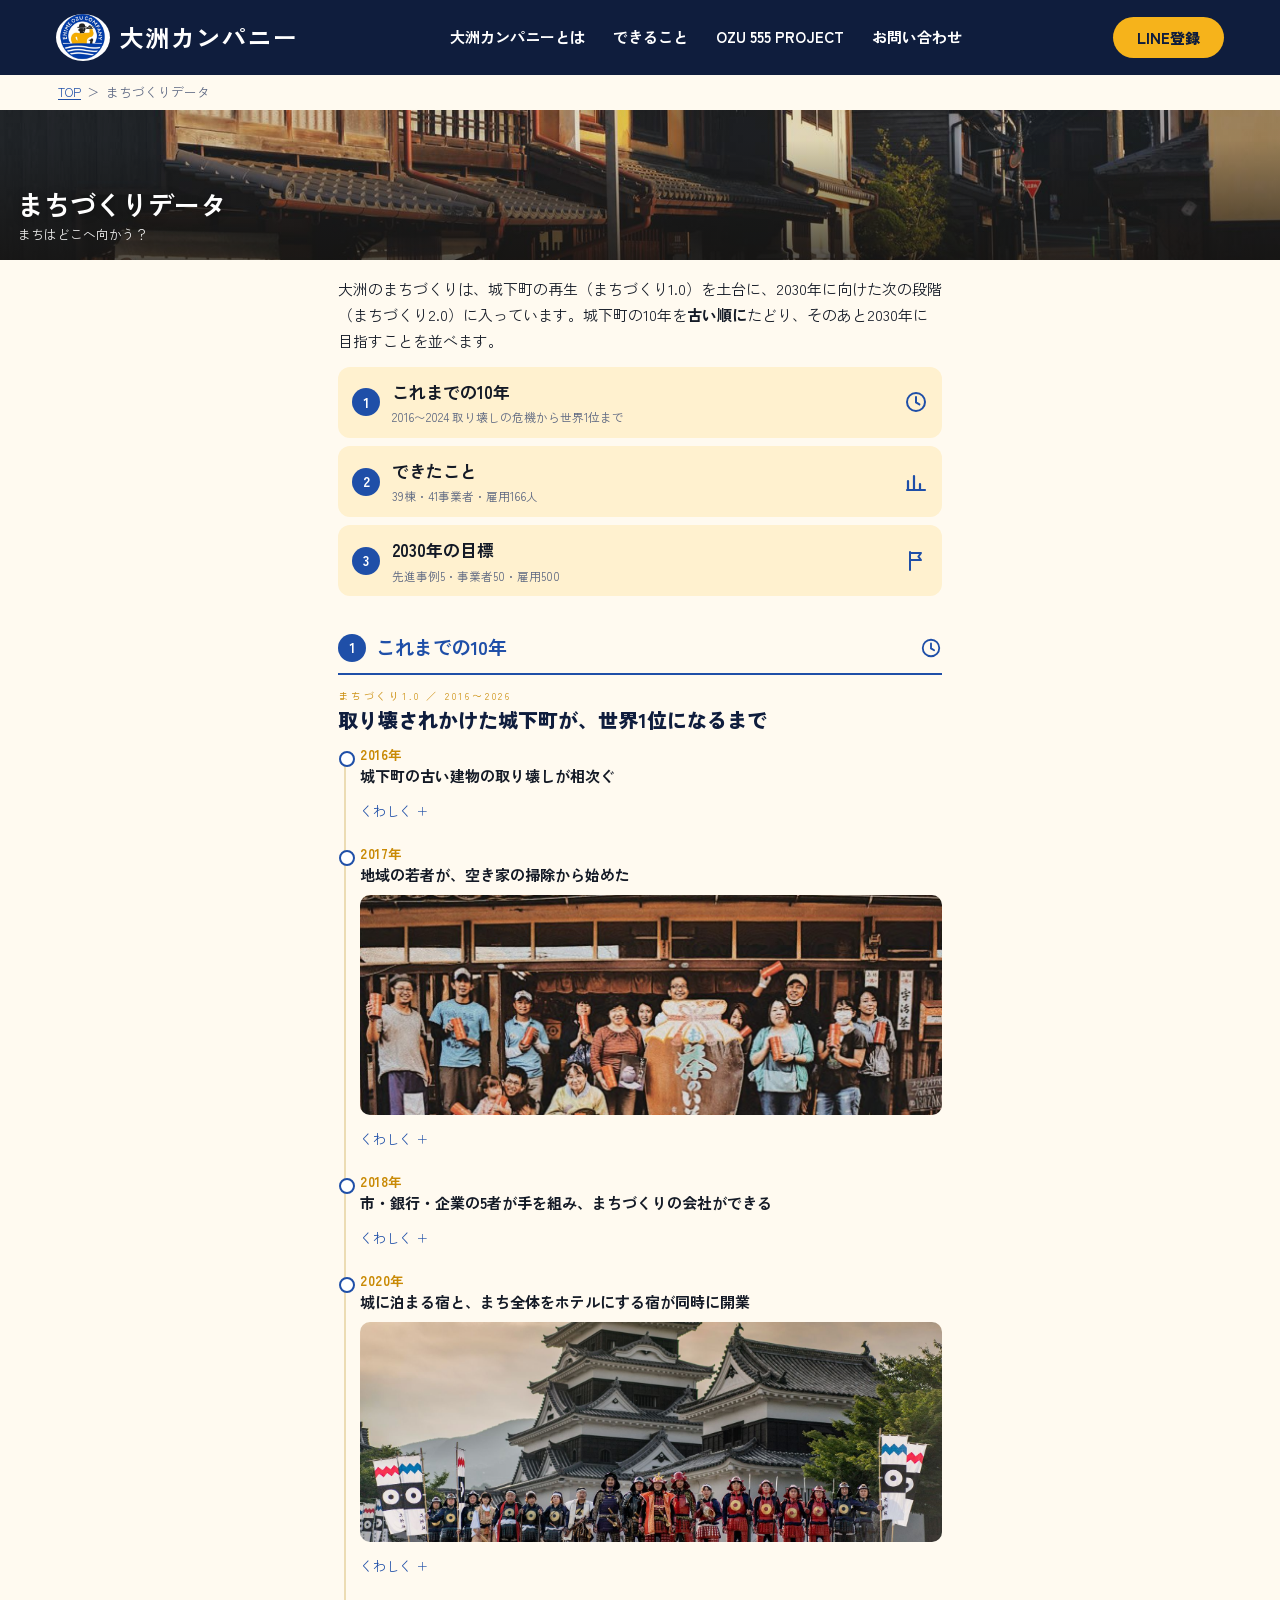
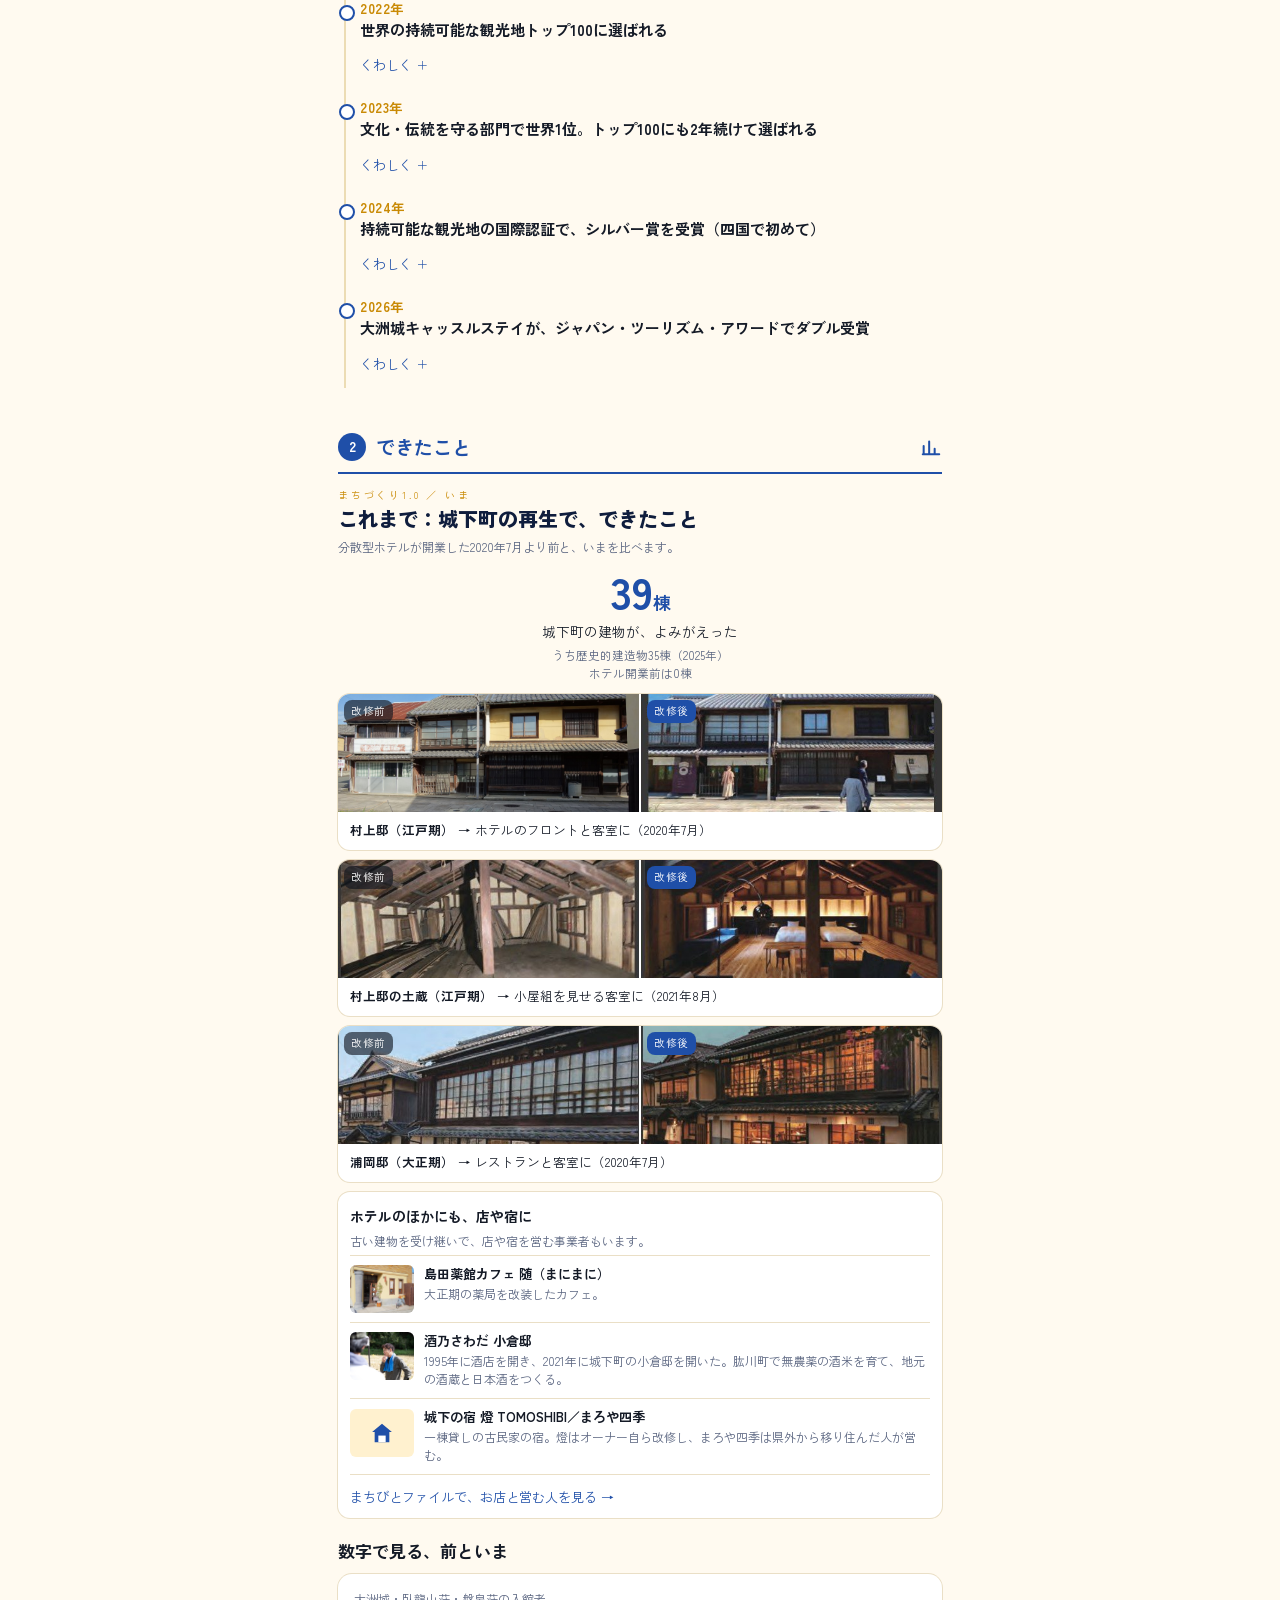
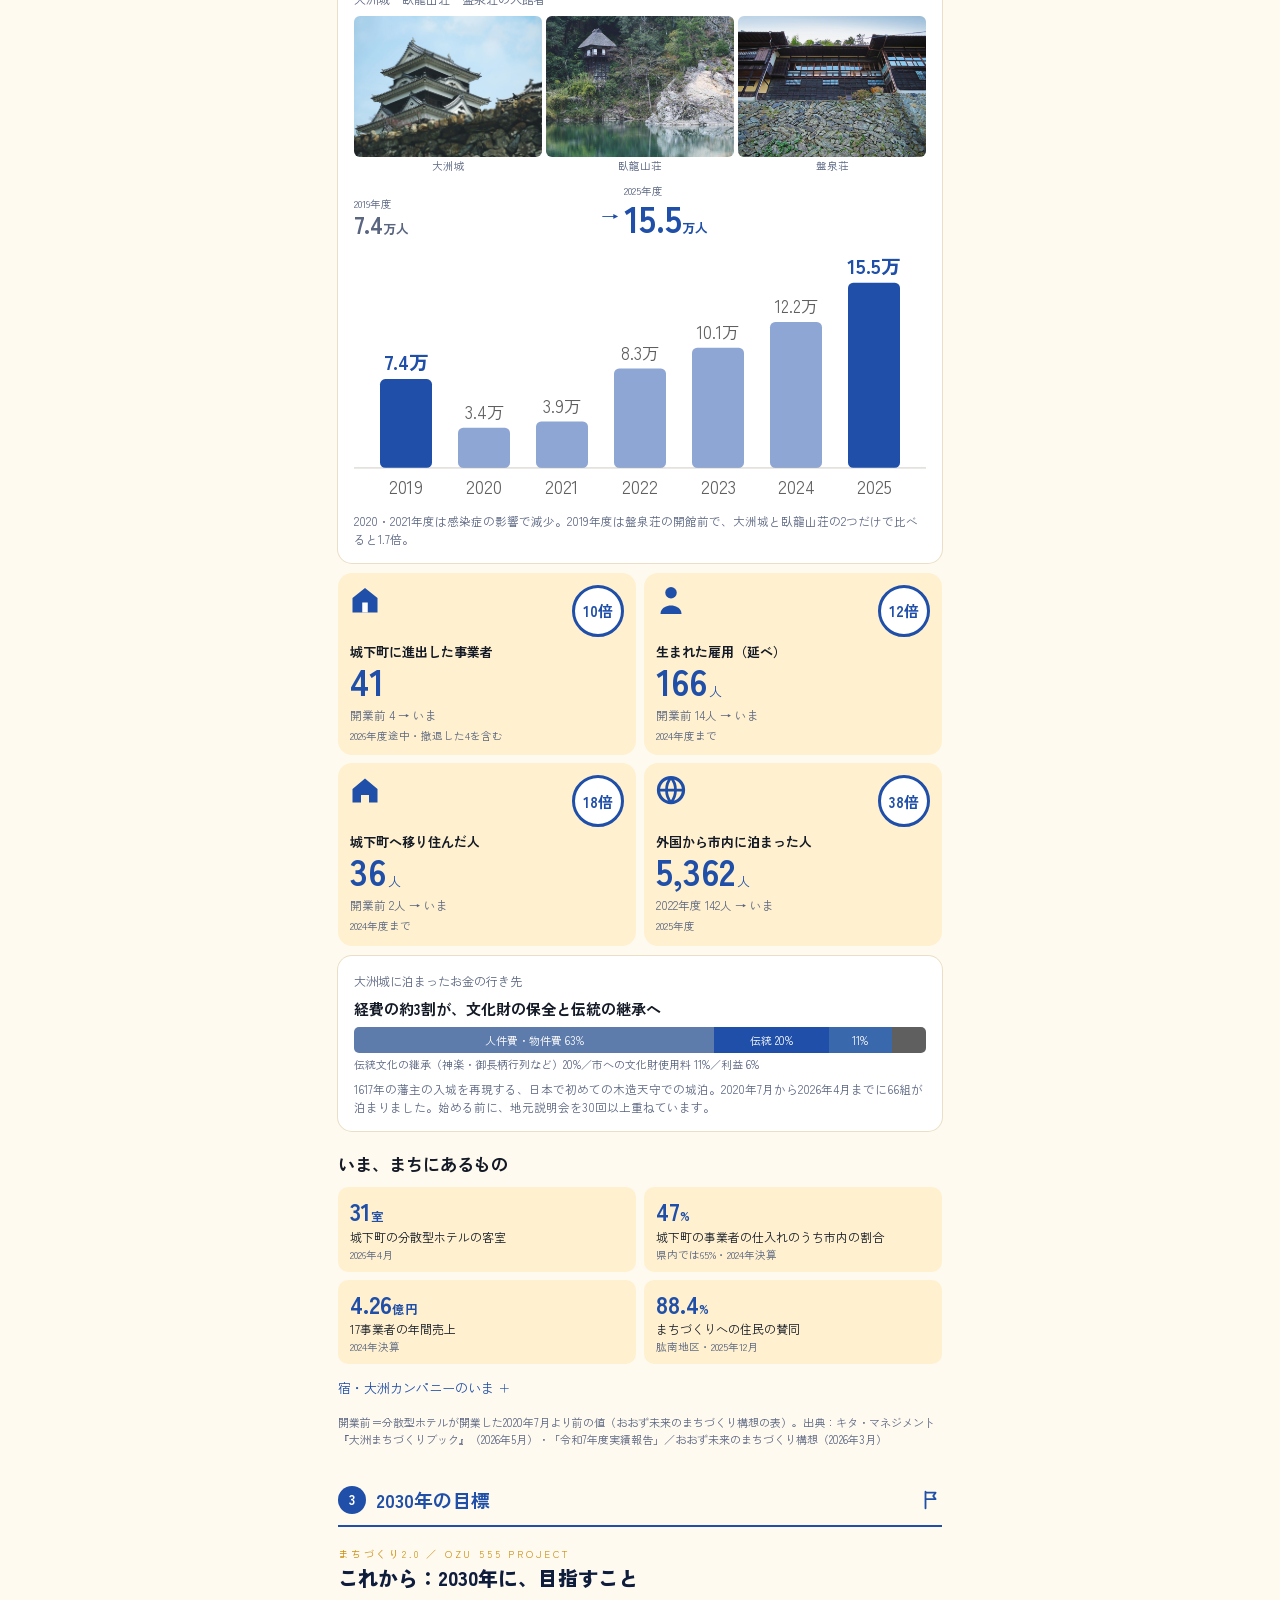
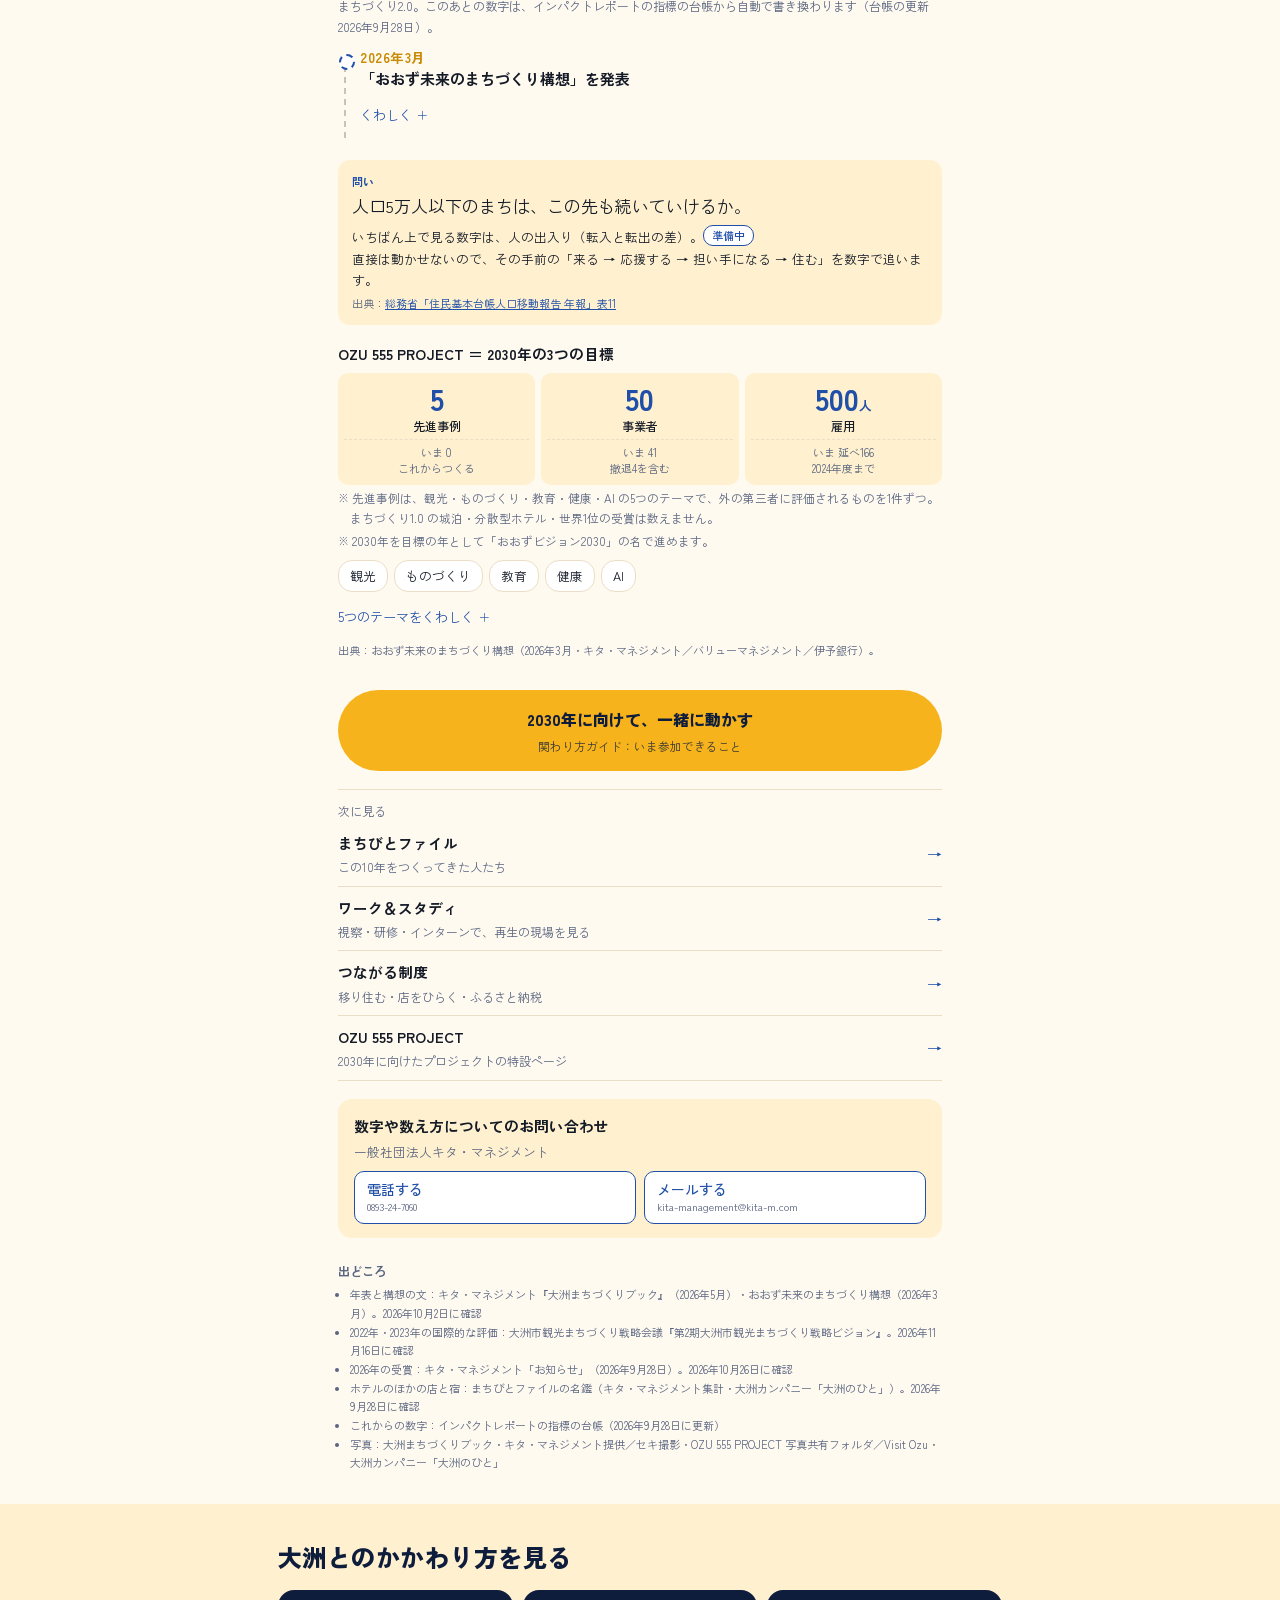
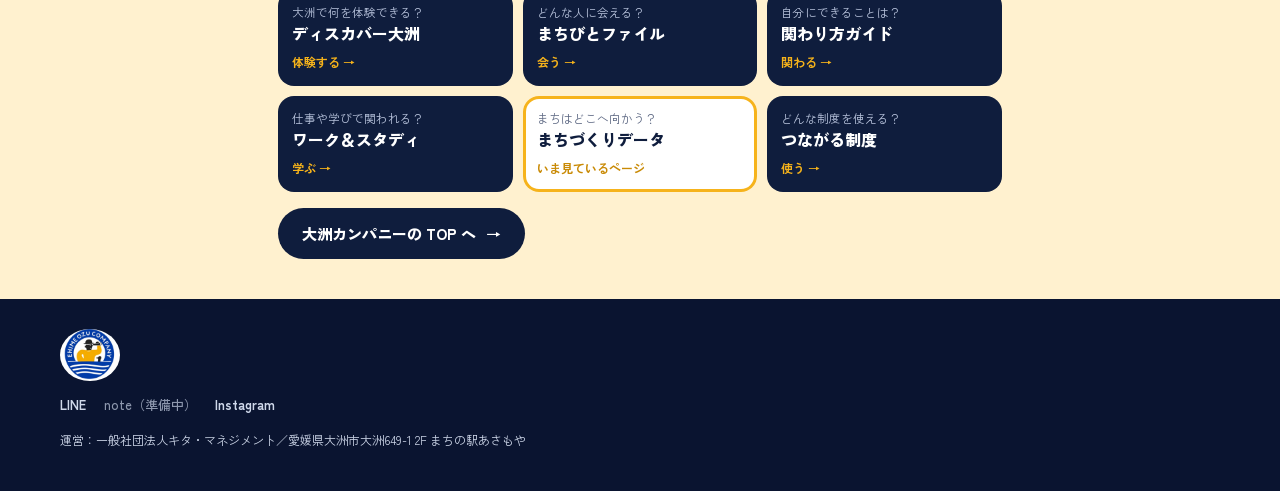
==== data/index.html @ d9d6d8ad "丸岡さん作成の6ページを追加し、TOPのできることカードからつなぐ Co-Authored-By: Claude Opus 5.5 <noreply@anthropic.com>" ====
<!DOCTYPE html><html lang="ja"><head>
<!-- 独立ページ：scripts/build_ozu_company_pages.py が pages/kazu.html から組み立てたもの（台帳 site_ozu_company.json）。手で直さない -->
<meta charset="UTF-8"><meta name="viewport" content="width=device-width, initial-scale=1.0"><meta name="robots" content="noindex, nofollow"><title>まちづくりデータ｜大洲カンパニー</title>
<!-- 生成物：scripts/build_ozu555_site_kazu.py（台帳 kazu_koremade.json・ugoki_timeline.json・指標ダッシュボード）。手で直さない -->
<link rel="preconnect" href="https://fonts.googleapis.com"><link href="https://fonts.googleapis.com/css2?family=Zen+Kaku+Gothic+Antique:wght@400;500;700;900&display=swap" rel="stylesheet">
<style>
:root{--blue:#1f4fa8;--blue-soft:#fff1cf;--ink:#231815;--sub:#5f5f5f;--bg:#ffffff;--paper:#faf8f4;--line:#e5e2dd;--gold:#a77a41}
*{box-sizing:border-box}
html{scroll-behavior:smooth}
body{margin:0;background:var(--bg);color:var(--ink);font-family:"Noto Sans JP","Hiragino Sans",sans-serif;font-size:15px;line-height:1.8;-webkit-text-size-adjust:100%}
a{color:var(--blue)}
.hero{position:relative;height:150px;overflow:hidden;background:#1d2530}
.hero img{width:100%;height:100%;object-fit:cover;display:block;opacity:.92}
.hero .ov{position:absolute;inset:0;background:linear-gradient(180deg,rgba(20,18,16,.05) 20%,rgba(20,18,16,.72))}
.hero .tt{position:absolute;left:0;right:0;bottom:0;padding:0 18px 14px;color:#fff}
.hero h1{font-family:"Shippori Mincho",serif;font-size:26px;font-weight:700;margin:0;line-height:1.3;text-shadow:0 1px 10px rgba(0,0,0,.4)}
.hero .sub{font-size:12.5px;margin:3px 0 0;opacity:.95}
.wrap{max-width:640px;margin:0 auto;padding:16px 18px 0}
.upd{font-size:11.5px;color:var(--sub);margin:0 0 10px}
.one{font-size:15px;line-height:1.75;margin:0 0 12px}
.one,.tl .y .h,.nowl li{word-break:auto-phrase}
.tag{display:inline-block;font-size:11px;line-height:1;padding:4px 8px;border-radius:10px;font-weight:500;vertical-align:2px;white-space:nowrap}
.tag.go{background:var(--blue);color:#fff}
.tag.prep{background:#fff;color:var(--blue);border:1px solid var(--blue)}
.tag.done{background:#ececea;color:#5a5a5a}
.move{background:var(--blue-soft);border-radius:12px;padding:12px 14px 6px;margin:0 0 12px}
.move .t{font-family:"Shippori Mincho",serif;font-size:16px;font-weight:700;color:var(--blue);margin:0}
.nowl{list-style:none;margin:8px 0 0;padding:0}
.nowl li{display:flex;gap:8px;align-items:flex-start;padding:7px 0;border-top:1px solid #ecdcb4;font-size:14px;line-height:1.6}
.nowl li:first-child{border-top:none}
.nowl li .tag{flex:none;margin-top:2px}
.nowl li small{display:block;font-size:12px;color:var(--sub);line-height:1.5}
.nowl li small a{white-space:nowrap}
.jump{display:grid;grid-template-columns:repeat(3,1fr);gap:8px;margin:0 0 6px}
.jump a{display:flex;flex-direction:column;justify-content:center;min-height:52px;padding:6px;border:1px solid var(--line);border-radius:10px;text-decoration:none;color:var(--ink);text-align:center;background:#fff;font-size:13.5px;font-weight:500;line-height:1.35}
.jump a small{font-size:10.5px;color:var(--sub);font-weight:400}
.jump a::after{content:"↓";font-size:11px;color:var(--sub);margin-top:1px}
.sec{margin:26px 0 10px}
.sec .k{font-family:Georgia,serif;font-size:10px;letter-spacing:.28em;color:var(--gold);margin:0}
.sec h2{font-family:"Shippori Mincho",serif;font-size:20px;margin:0;line-height:1.45;word-break:auto-phrase}
.sec .es{font-size:12px;color:var(--sub);margin:4px 0 0;line-height:1.7}
.tl{position:relative;margin:4px 0 0;padding:0 0 0 22px}
.tl::before{content:"";position:absolute;left:6px;top:8px;bottom:8px;width:2px;background:#ecdcb4}
.tl .y{position:relative;padding:0 0 14px}
.tl .y::before{content:"";position:absolute;left:-21px;top:7px;width:12px;height:12px;border-radius:50%;background:#fff;border:2px solid var(--blue)}
.tl .y b.yr{display:block;font-family:"Shippori Mincho",serif;font-size:13.5px;color:var(--gold);letter-spacing:.04em;line-height:1.5}
.tl .y .h{font-size:15px;font-weight:700;line-height:1.55;margin:0}
.tl .y img.ph{width:100%;max-height:220px;object-fit:cover;border-radius:10px;display:block;margin:8px 0 4px}
.fut .tl::before{background:repeating-linear-gradient(180deg,#c9c2b6 0 6px,transparent 6px 11px)}
.fut .tl .y::before{border-style:dashed}
details{margin:6px 0 0}
details summary{list-style:none;cursor:pointer;font-size:13px;color:var(--blue);display:inline-flex;align-items:center;min-height:36px;gap:4px}
details summary::-webkit-details-marker{display:none}
details summary::after{content:"＋";font-size:12px}
details[open] summary::after{content:"－"}
details .body{font-size:14px;line-height:1.85;color:var(--ink);padding:4px 0 2px}
details .body p{margin:0 0 10px}
.tonote{display:flex;align-items:center;justify-content:space-between;min-height:44px;padding:8px 12px;border:1px solid var(--blue);border-radius:10px;text-decoration:none;font-size:13.5px;margin:4px 0 6px}
.tonote::after{content:"↗"}
.quote{font-family:"Shippori Mincho",serif;font-size:16px;color:var(--ink);line-height:1.9;border-left:3px solid var(--gold);padding:2px 0 2px 14px;margin:6px 0 10px}
.quote small{display:block;font-size:11px;color:var(--sub);font-family:"Noto Sans JP",sans-serif;margin-top:2px}
.chips{display:flex;flex-wrap:wrap;gap:6px;margin:8px 0 0}
.chips span{font-size:12.5px;border:1px solid var(--line);border-radius:14px;padding:4px 11px;background:#fff}
.src{font-size:11px;color:var(--sub);margin:8px 0 0;line-height:1.6}
.bigone{text-align:center;margin:10px 0 12px}
.bigone b{font-family:"Shippori Mincho",serif;font-size:44px;color:var(--blue);line-height:1.1}
.bigone b small{font-size:18px}
.bigone span{display:block;font-size:13.5px;margin-top:2px}
.bigone .bs{font-size:11.5px;color:var(--sub);line-height:1.6}
.bap{background:#fff;border-radius:12px;overflow:hidden;margin:0 0 10px;box-shadow:0 0 0 1px var(--line)}
.bap .ph{display:grid;grid-template-columns:1fr 1fr;gap:2px}
.bap .ph div{position:relative}
.bap .ph img{width:100%;height:118px;object-fit:cover;display:block}
.bap .ph span{position:absolute;left:6px;top:6px;font-size:10.5px;background:rgba(15,20,30,.62);color:#fff;padding:2px 7px;border-radius:8px;letter-spacing:.06em}
.bap .ph div:last-child span{background:var(--blue)}
.bap p{margin:0;padding:8px 12px 10px;font-size:12.5px;line-height:1.6}
.biz{background:#fff;border-radius:12px;box-shadow:0 0 0 1px var(--line);padding:12px 12px 0;margin:0 0 10px}
.biz .bh{margin:0;font-size:14px;font-weight:700}
.biz .bl{margin:2px 0 4px;font-size:12px;color:var(--sub);line-height:1.6}
.biz ul{list-style:none;margin:0;padding:0}
.biz li{display:flex;gap:10px;align-items:flex-start;padding:9px 0;border-top:1px solid var(--line)}
.biz li img,.biz li .ic{flex:none;width:64px;height:48px;border-radius:6px}
.biz li img{object-fit:cover;display:block}
.biz li .ic{display:flex;align-items:center;justify-content:center;background:var(--blue-soft)}
.biz li .ic svg{width:22px;height:22px;fill:var(--blue)}
.biz li b{display:block;font-size:13px;line-height:1.45}
.biz li span{display:block;font-size:12px;color:var(--sub);line-height:1.55;margin-top:1px}
.biz .more{display:flex;align-items:center;min-height:44px;border-top:1px solid var(--line);font-size:13px;color:var(--blue);text-decoration:none}
.subh{display:flex;align-items:baseline;gap:8px;margin:18px 0 8px}
.subh b{font-family:"Shippori Mincho",serif;font-size:17px}
.subh span{font-family:Georgia,serif;font-size:10px;letter-spacing:.22em;color:var(--gold)}
.slide{background:#fff;border-radius:14px;padding:14px 16px;margin:0 0 10px;box-shadow:0 0 0 1px var(--line)}
.slide .sl{font-size:12px;color:var(--sub);margin:0 0 6px;display:flex;justify-content:space-between;gap:8px}
.slide .sl em{font-style:normal;font-family:Georgia,serif;font-size:10px;letter-spacing:.2em;color:var(--gold)}
.slide .sn{font-size:15px;font-weight:700;margin:0 0 8px;line-height:1.45}
.slide .nt{font-size:11.5px;color:var(--sub);margin:6px 0 0;line-height:1.6}
.ba2{display:grid;grid-template-columns:1fr 28px 1.25fr;align-items:end}
.ba2 .c .y{display:block;font-size:10.5px;color:var(--sub);line-height:1.4}
.ba2 .c b{display:block;font-family:"Shippori Mincho",serif;line-height:1.1}
.ba2 .c.bf b{font-size:24px;color:var(--sub)}
.ba2 .c.af b{font-size:36px;color:var(--blue)}
.ba2 .c b small{font-size:13px}
.ba2 .ar{font-size:18px;color:var(--blue);text-align:center;padding-bottom:6px}
.trio{display:grid;grid-template-columns:repeat(3,1fr);gap:4px;margin:4px 0 10px}
.trio figure{margin:0}
.trio img{width:100%;aspect-ratio:4/3;object-fit:cover;display:block;border-radius:6px}
.trio figcaption{font-size:10.5px;color:var(--sub);text-align:center;line-height:1.4;margin-top:2px}
.chart{margin-top:8px}.chart svg{display:block;width:100%;height:auto;font-family:"Noto Sans JP",sans-serif}
.bars2{margin:10px 0 2px}
.bars2 .r{display:grid;grid-template-columns:30px 1fr;align-items:center;gap:6px;margin:3px 0;font-size:10.5px;color:var(--sub)}
.bars2 .t{height:9px;border-radius:5px;background:var(--blue-soft);position:relative;overflow:hidden}
.bars2 .t i{position:absolute;left:0;top:0;bottom:0;border-radius:5px}
.bars2 .r.bf i{background:var(--blue);opacity:.35}.bars2 .r.af i{background:var(--blue)}
.slides2{display:grid;grid-template-columns:1fr 1fr;gap:8px;margin:0 0 10px}
.slides2 .slide{margin:0;padding:12px}
.slides2 .slide .sn{font-size:13px;margin:0 0 6px}
.slides2 .now2 b{display:block;font-family:"Shippori Mincho",serif;font-size:30px;color:var(--blue);line-height:1.1}
.slides2 .now2 b small{font-size:13px}
.slides2 .now2 span{display:block;font-size:10.5px;color:var(--sub);margin-top:2px;line-height:1.5}
.slides2 .was{font-size:11.5px;color:var(--sub);margin:6px 0 0}
.slides2 .was b{font-family:"Shippori Mincho",serif;font-size:15px}
.split{display:flex;height:26px;border-radius:5px;overflow:hidden;margin:6px 0 3px;font-size:11px;color:#fff;line-height:26px;text-align:center}
.split i{font-style:normal;white-space:nowrap;overflow:hidden}
.splitl{font-size:11px;color:var(--sub);line-height:1.6;margin:0}
.have{display:grid;grid-template-columns:1fr 1fr;gap:8px;margin:0 0 4px}
.have div{background:var(--blue-soft);border-radius:10px;padding:10px 12px 9px}
.have b{display:block;font-family:"Shippori Mincho",serif;font-size:24px;color:var(--blue);line-height:1.15}
.have b small{font-size:12.5px}
.have span{display:block;font-size:12px;line-height:1.5;margin-top:3px}
.have i{display:block;font-style:normal;font-size:10.5px;color:var(--sub);line-height:1.4;margin-top:2px}
.fut{margin:30px -18px 0;padding:2px 18px 4px;border-top:4px solid var(--blue)}
.fut .sec{margin-top:18px}
.q{background:var(--blue-soft);border-radius:12px;padding:12px 14px;margin:14px 0 12px}
.q .qk{font-size:11px;color:var(--blue);font-weight:700;margin:0}
.q .qt{font-family:"Shippori Mincho",serif;font-size:17px;line-height:1.55;margin:2px 0 6px}
.q p{font-size:12.5px;margin:0;line-height:1.7}
.q .lk{font-size:11px;color:var(--sub);margin-top:4px}
.five{display:grid;grid-template-columns:repeat(3,1fr);gap:6px;margin:6px 0 4px}
.five div{background:var(--blue-soft);border-radius:10px;padding:9px 6px 8px;text-align:center}
.five b{display:block;font-family:"Shippori Mincho",serif;font-size:30px;color:var(--blue);line-height:1.1}
.five b small{font-size:13px}
.five span{display:block;font-size:12px;line-height:1.45;margin-top:2px;font-weight:500}
.five i{display:block;font-style:normal;font-size:11px;color:var(--sub);margin-top:5px;line-height:1.45;border-top:1px dashed var(--line);padding-top:5px}
.fivel{font-size:11.5px;color:var(--sub);line-height:1.7;margin:4px 0 4px;padding-left:1em;text-indent:-1em}
.ringh{font-size:14.5px;font-weight:700;margin:16px 0 2px}
.ringh small{display:block;font-size:12px;font-weight:400;color:var(--sub)}
.main{display:block;margin:26px 0 8px;background:var(--blue);color:#fff;text-align:center;text-decoration:none;border-radius:12px;padding:15px 12px;font-size:16px;font-weight:700;min-height:52px}
.main small{display:block;font-size:11.5px;font-weight:400;opacity:.9;margin-top:2px}
.btn2{display:flex;align-items:center;justify-content:space-between;gap:8px;min-height:48px;padding:9px 13px;margin:12px 0 0;border:1px solid var(--blue);border-radius:10px;color:var(--blue);background:#fff;text-decoration:none;font-size:14px;font-weight:500;line-height:1.4}
.btn2::after{content:"→";flex:none}
.btn2 small{display:block;font-size:11px;font-weight:400;color:var(--sub)}
footer{font-size:11px;color:var(--sub);text-align:center;padding:14px 18px 30px;line-height:1.8;background:var(--paper);margin-top:22px}

.page-index{position:fixed;top:0;left:0;right:0;z-index:20;display:flex;justify-content:center;gap:18px;min-height:44px;padding:0 12px;background:rgba(255,255,255,.97);border-bottom:1px solid var(--line);transform:translateY(-100%);transition:transform .2s}
.page-index.show{transform:none}
.page-index a{display:flex;align-items:center;gap:5px;min-height:44px;padding:0 2px;color:var(--ink);text-decoration:none;font-size:13.5px;font-weight:500;white-space:nowrap;border-bottom:1px solid transparent}
.page-index a i{font-style:normal;display:inline-flex;align-items:center;justify-content:center;width:18px;height:18px;border-radius:50%;background:var(--blue-soft);color:var(--blue);font-size:11px;font-weight:700}
.page-index a.on{color:var(--blue);border-bottom:2px solid var(--blue)}
.page-index a.on i{background:var(--blue);color:#fff}
.page-index a:focus-visible{outline:2px solid var(--blue);outline-offset:2px}
@media (prefers-reduced-motion:reduce){.page-index{transition:none}}
.jumpc{display:grid;gap:8px;margin:6px 0}
.jumpc a{display:flex;align-items:center;gap:12px;min-height:62px;padding:10px 14px;border-radius:12px;text-decoration:none;color:var(--ink);background:var(--blue-soft)}
.jumpc a .no,.chh .no{display:inline-flex;align-items:center;justify-content:center;flex:none;width:28px;height:28px;border-radius:50%;background:var(--blue);color:#fff;font-weight:700;font-size:14px}
.jumpc a b{display:block;font-family:"Shippori Mincho",serif;font-size:17px}
.jumpc a small{display:block;font-size:11.5px;color:var(--sub)}
.jumpc a svg{width:24px;height:24px;color:var(--blue);flex:none;margin-left:auto}
.chh{scroll-margin-top:56px;display:flex;align-items:center;gap:10px;margin:34px 0 0;padding:0 0 8px;border-bottom:2px solid var(--blue)}
.chh b{font-family:"Shippori Mincho",serif;font-size:19px;color:var(--blue)}
.chh svg{width:22px;height:22px;color:var(--blue);margin-left:auto}
.chh + .sec{margin-top:12px}
.chh + .fut{margin-top:0;border-top:0;padding-top:0}
.cnts{display:grid;grid-template-columns:1fr 1fr;gap:8px;margin:0 0 10px}
.cnt{background:var(--blue-soft);border-radius:14px;padding:12px}
.cnt .top{display:flex;justify-content:space-between;align-items:flex-start}
.cnt .big{width:30px;height:30px;fill:#1f4fa8;color:#1f4fa8}
.ring{display:flex;align-items:center;justify-content:center;width:52px;height:52px;border-radius:50%;border:3px solid #1f4fa8;background:#fff;font-family:"Shippori Mincho",serif;font-weight:700;color:#1f4fa8;font-size:15px;line-height:1}
.cnt .sn{font-size:13px;font-weight:700;margin:6px 0 0;line-height:1.4}
.cu{font-family:"Shippori Mincho",serif;font-size:36px;color:#1f4fa8;line-height:1.1}
.cnt .u{font-size:13px;color:#1f4fa8;margin-left:2px}
.cnt .was{font-size:11.5px;color:var(--sub);margin:2px 0 0}
.cnt .nt2{font-size:10.5px;color:var(--sub);margin:2px 0 0;line-height:1.5}
.nexts{margin:18px 0 0;border-top:1px solid var(--line)}
.nexts .nh{font-size:12px;color:var(--sub);margin:10px 0 0}
.nexts a{display:flex;align-items:center;justify-content:space-between;gap:8px;min-height:52px;padding:8px 0;border-bottom:1px solid var(--line);text-decoration:none;color:var(--ink)}
.nexts a b{display:block;font-size:14.5px}
.nexts a small{display:block;font-size:12px;color:var(--sub)}
.nexts a::after{content:"→";color:var(--blue)}
.contact{background:var(--blue-soft);border-radius:14px;padding:14px 16px;margin:18px 0 0}
.contact .ch{font-size:14.5px;font-weight:700;margin:0}
.contact .co{font-size:12.5px;color:var(--sub);margin:2px 0 8px}
.cbtn{display:grid;grid-template-columns:1fr 1fr;gap:8px}
.cbtn a{display:block;min-height:48px;padding:8px 12px;border:1px solid var(--blue);border-radius:10px;background:#fff;color:var(--blue);text-decoration:none;font-size:14px;font-weight:500;line-height:1.4}
.cbtn a small{display:block;font-size:10.5px;color:var(--sub);font-weight:400;word-break:break-all}
.srcs{max-width:640px;margin:22px auto 0;padding:0 18px}
.srcs .sh{font-size:12px;font-weight:700;color:var(--sub);margin:0 0 4px}
.srcs ul{margin:0;padding:0 0 0 1.1em;font-size:11px;color:var(--sub);line-height:1.7}

</style><link rel="stylesheet" href="../assets/ozu-company.css">
<script>window.OC_H=function(){var b=document.getElementById('oc-bar');return b?b.offsetHeight:0};</script>
</head><body>
<header class="oc-hd" id="oc-hd"><div class="oc-in" id="oc-bar"><a class="oc-brand" href="https://asumaru3lfb.github.io/ozu-company-web/"><img src="../assets/oc-logo.png" alt="大洲カンパニーのロゴ" width="180" height="157">大洲カンパニー</a><nav class="oc-nav" aria-label="メイン"><a href="https://asumaru3lfb.github.io/ozu-company-web/#about">大洲カンパニーとは</a><a href="https://asumaru3lfb.github.io/ozu-company-web/#can">できること</a><a href="https://asumaru3lfb.github.io/ozu-company-web/ozu555.html">OZU 555 PROJECT</a><a href="https://asumaru3lfb.github.io/ozu-company-web/#contact">お問い合わせ</a></nav><span class="oc-r"><a class="oc-pill" href="https://lin.ee/FRC9VkG" target="_blank" rel="noopener">LINE登録</a><button type="button" class="oc-burger" id="oc-burger" aria-label="メニューを開く" aria-expanded="false" aria-controls="oc-mnav"><i></i><i></i><i></i></button></span></div><nav class="oc-mnav" id="oc-mnav" hidden aria-label="メニュー"><a href="https://asumaru3lfb.github.io/ozu-company-web/">TOP</a><span class="oc-mlab">大洲とのかかわり方</span><a href="../discover/">ディスカバー大洲<small>大洲で何を体験できる？</small></a><a href="../machibito/">まちびとファイル<small>どんな人に会える？</small></a><a href="../guide/">関わり方ガイド<small>自分にできることは？</small></a><a href="../work/">ワーク＆スタディ<small>仕事や学びで関われる？</small></a><span class="oc-mcur" aria-current="page">まちづくりデータ<small>いま見ているページ</small></span><a href="../seido/">つながる制度<small>どんな制度を使える？</small></a><a class="oc-msep" href="https://asumaru3lfb.github.io/ozu-company-web/ozu555.html">OZU 555 PROJECT</a><a href="https://asumaru3lfb.github.io/ozu-company-web/#contact">お問い合わせ</a></nav></header>
<nav class="oc-crumb" aria-label="現在地"><a href="https://asumaru3lfb.github.io/ozu-company-web/">TOP</a><span aria-hidden="true">＞</span><span aria-current="page">まちづくりデータ</span></nav>
<svg width="0" height="0" style="position:absolute" aria-hidden="true">
<symbol id="i-shop" viewBox="0 0 12 12"><path d="M1 5.2 6 1.2l5 4V11H1z"/><rect x="4.9" y="7" width="2.2" height="4" fill="#fff"/></symbol>
<symbol id="i-person" viewBox="0 0 12 12"><circle cx="6" cy="3.1" r="2.3"/><path d="M1.8 11.6c0-4.6 8.4-4.6 8.4 0z"/></symbol>
<symbol id="i-home" viewBox="0 0 12 12"><path d="M1 5.6 6 1.4l5 4.2V11H7.6V8H4.4v3H1z"/></symbol>
<symbol id="i-globe" viewBox="0 0 12 12"><circle cx="6" cy="6" r="5" fill="none" stroke="currentColor" stroke-width="1.3"/><path d="M1 6h10M6 1c-2.4 2.8-2.4 7.2 0 10M6 1c2.4 2.8 2.4 7.2 0 10" fill="none" stroke="currentColor" stroke-width="1.1"/></symbol>
<symbol id="i-house" viewBox="0 0 12 12"><path d="M.6 5.4 6 .9l5.4 4.5H10V11H2V5.4z"/><path d="M4 11V7.4h4V11" fill="#fff"/></symbol>
<symbol id="c-past" viewBox="0 0 24 24"><circle cx="12" cy="12" r="9" fill="none" stroke="currentColor" stroke-width="2"/><path d="M12 7v5.4l3.4 2" fill="none" stroke="currentColor" stroke-width="2" stroke-linecap="round"/></symbol>
<symbol id="c-done" viewBox="0 0 24 24"><path d="M4 20V11M10 20V6M16 20v-6M21 20H3" fill="none" stroke="currentColor" stroke-width="2.2" stroke-linecap="round"/></symbol>
<symbol id="c-future" viewBox="0 0 24 24"><path d="M6 21V3M6 4h11l-2.6 3.6L17 11H6" fill="none" stroke="currentColor" stroke-width="2" stroke-linejoin="round" stroke-linecap="round"/></symbol>
</svg>
<nav class="page-index" aria-label="このページの章" hidden><a href="#past" data-sec="past"><i>1</i>これまでの10年</a><a href="#done" data-sec="done"><i>2</i>できたこと</a><a href="#future" data-sec="future"><i>3</i>2030年の目標</a></nav>
<div class="hero"><img src="../pages/photos/d_a1840ff6.jpg" alt="大洲城下町の町並み"><div class="ov"></div><div class="tt"><h1>まちづくりデータ</h1><p class="sub">まちはどこへ向かう？</p></div></div>
<div class="wrap">
<p class="one">大洲のまちづくりは、城下町の再生（まちづくり1.0）を土台に、2030年に向けた次の段階（まちづくり2.0）に入っています。城下町の10年を<b>古い順に</b>たどり、そのあと2030年に目指すことを並べます。</p>
<div class="jumpc"><a href="#past"><span class="no">1</span><span><b>これまでの10年</b><small>2016〜2024 取り壊しの危機から世界1位まで</small></span><svg><use href="#c-past"/></svg></a><a href="#done"><span class="no">2</span><span><b>できたこと</b><small>39棟・41事業者・雇用166人</small></span><svg><use href="#c-done"/></svg></a><a href="#future"><span class="no">3</span><span><b>2030年の目標</b><small>先進事例5・事業者50・雇用500</small></span><svg><use href="#c-future"/></svg></a></div>
<div class="chh" id="past"><span class="no">1</span><b>これまでの10年</b><svg><use href="#c-past"/></svg></div><div class="sec"><p class="k">まちづくり1.0 ／ 2016〜2026</p><h2>取り壊されかけた城下町が、世界1位になるまで</h2></div><div class="tl"><div class="y"><b class="yr">2016年</b><p class="h">城下町の古い建物の取り壊しが相次ぐ</p><details><summary>くわしく</summary><div class="body"><p>大洲の城下町には、歴史的な風情を感じられる建物が約100件残っていました。ところが2016年から17年にかけて、所有者の高齢化や相続、修繕費の負担から、取り壊しや建て替えが一斉に進む時期が訪れます。</p><p>広い範囲で町並みが失われれば、消えるのは景色だけではありません。まちの記憶と、地域らしさそのものでした。</p></div></details></div><div class="y"><b class="yr">2017年</b><p class="h">地域の若者が、空き家の掃除から始めた</p><img class="ph" src="../pages/img/p04_89.jpg" alt="お茶のいそさきの前に並ぶYATSUGIのメンバーたち" loading="lazy"><details><summary>くわしく</summary><div class="body"><p>2017年4月、地域の若者を中心に「YATSUGI（やつぎ）」が結成されます。最初にやったのは大きな計画づくりではなく、<b>空き家の掃除と障子の張り替え</b>。人の出入りがあるだけで空き家の傷みは遅くなる——小さな手入れがまちの時間を稼ぎました。</p><p>その延長で生まれた町家イベント「城下のMACHIBITO」は、100年前のにぎわいを再現する催しとして3年間開かれ、最多の年には町家18棟・123ブースが出店。事業者たちが「町家で商いができる」と気づくきっかけになりました。</p><p>同じ年の6月には、市役所と伊予銀行の職員による勉強会も始まり、先進地の丹波篠山を訪ねて学びを重ねました。</p></div></details></div><div class="y"><b class="yr">2018年</b><p class="h">市・銀行・企業の5者が手を組み、まちづくりの会社ができる</p><details><summary>くわしく</summary><div class="body"><p>2018年4月、<b>大洲市・バリューマネジメント・ノオト・NOTE・伊予銀行の5者</b>で連携協定を結びました。同じ年の7月、まちづくりの司令塔となる<b>一般社団法人キタ・マネジメント</b>が設立され、まちづくりファンドもつくられます。</p><p>事業費約10億円（公的資金約5億円＋民間資金約5億円）が、短い期間にまちへ注がれました。</p></div></details></div><div class="y"><b class="yr">2020年</b><p class="h">城に泊まる宿と、まち全体をホテルにする宿が同時に開業</p><img class="ph" src="../pages/photos/d_d0c0e017.jpg" alt="大洲城の天守の前に並ぶキャッスルステイの入城の行列" loading="lazy"><details><summary>くわしく</summary><div class="body"><p>前の市長の急逝、西日本豪雨、コロナ禍。苦難が続くなかでも、歩みは止まりませんでした。</p><p>2020年7月、日本初の木造天守に泊まる「大洲城キャッスルステイ」と、まち全体がホテルになる分散型ホテル「NIPPONIA HOTEL 大洲 城下町」が同時に開業。取り壊されるはずだった商家や蔵が、客室やレストラン、店としてよみがえっていきました。</p></div></details></div><div class="y"><b class="yr">2022年</b><p class="h">世界の持続可能な観光地トップ100に選ばれる</p><details><summary>くわしく</summary><div class="body"><p>2022年9月、持続可能な観光地を選ぶ国際的な団体グリーン・デスティネーションズの「世界の持続可能な観光地TOP100」に選ばれました。</p></div></details></div><div class="y"><b class="yr">2023年</b><p class="h">文化・伝統を守る部門で世界1位。トップ100にも2年続けて選ばれる</p><details><summary>くわしく</summary><div class="body"><p>2023年3月、グリーン・デスティネーションズの「The Green Destinations Story Awards（ITB Berlin）」の「文化・伝統保全」の部門で世界1位になりました。</p><p>同じ年の10月には、「世界の持続可能な観光地TOP100」に2年続けて選ばれています。</p></div></details></div><div class="y"><b class="yr">2024年</b><p class="h">持続可能な観光地の国際認証で、シルバー賞を受賞（四国で初めて）</p><details><summary>くわしく</summary><div class="body"><p>同じグリーン・デスティネーションズの認証で、シルバーアワードを四国で初めて取得しました。壊されかけた城下町の再生が、世界の観光の最前線で評価されたことになります。</p></div></details></div><div class="y"><b class="yr">2026年</b><p class="h">大洲城キャッスルステイが、ジャパン・ツーリズム・アワードでダブル受賞</p><details><summary>くわしく</summary><div class="body"><p>2026年9月、第10回ジャパン・ツーリズム・アワードで、大洲城キャッスルステイが「学生が選ぶジャパン・ツーリズム・アワード」と「審査委員特別賞」の2つを受賞しました。</p><p><a href="https://kita-m.com/cat_awards/3653/" target="_blank" rel="noopener">お知らせ（キタ・マネジメント） ↗</a></p></div></details></div></div>
<div class="chh" id="done"><span class="no">2</span><b>できたこと</b><svg><use href="#c-done"/></svg></div><div class="sec"><p class="k">まちづくり1.0 ／ いま</p><h2>これまで：城下町の再生で、できたこと</h2><p class="es">分散型ホテルが開業した2020年7月より前と、いまを比べます。</p></div>
<div class="bigone"><b>39<small>棟</small></b><span>城下町の建物が、よみがえった</span><span class="bs">うち歴史的建造物35棟（2025年）<br>ホテル開業前は0棟</span></div>
<div class="bap"><div class="ph"><div><img src="../pages/photos/d_116b4e6d.jpg" alt="村上邸（江戸期）の改修前" loading="lazy"><span>改修前</span></div><div><img src="../pages/img/ba_oki_out_after.jpg" alt="村上邸（江戸期）の改修後" loading="lazy"><span>改修後</span></div></div><p><b>村上邸（江戸期）</b> → ホテルのフロントと客室に（2020年7月）</p></div>
<div class="bap"><div class="ph"><div><img src="../pages/img/ba_mune_kura_before.jpg" alt="村上邸の土蔵（江戸期）の改修前" loading="lazy"><span>改修前</span></div><div><img src="../pages/img/ba_mune_kura_after.jpg" alt="村上邸の土蔵（江戸期）の改修後" loading="lazy"><span>改修後</span></div></div><p><b>村上邸の土蔵（江戸期）</b> → 小屋組を見せる客室に（2021年8月）</p></div>
<div class="bap"><div class="ph"><div><img src="../pages/img/ba_sada_before.jpg" alt="浦岡邸（大正期）の改修前" loading="lazy"><span>改修前</span></div><div><img src="../pages/img/ba_sada_after.jpg" alt="浦岡邸（大正期）の改修後" loading="lazy"><span>改修後</span></div></div><p><b>浦岡邸（大正期）</b> → レストランと客室に（2020年7月）</p></div>
<div class="biz"><p class="bh">ホテルのほかにも、店や宿に</p><p class="bl">古い建物を受け継いで、店や宿を営む事業者もいます。</p><ul><li><img src="../pages/img/hito_zui.jpg" alt="" width="64" height="48" loading="lazy"><div><b>島田薬館カフェ 随（まにまに）</b><span>大正期の薬局を改装したカフェ。</span></div></li><li><img src="../pages/img/hito_sawada-noriyasu.jpg" alt="" width="64" height="48" loading="lazy"><div><b>酒乃さわだ 小倉邸</b><span>1995年に酒店を開き、2021年に城下町の小倉邸を開いた。肱川町で無農薬の酒米を育て、地元の酒蔵と日本酒をつくる。</span></div></li><li><span class="ic" aria-hidden="true"><svg><use href="#i-house"/></svg></span><div><b>城下の宿 燈 TOMOSHIBI／まろや四季</b><span>一棟貸しの古民家の宿。燈はオーナー自ら改修し、まろや四季は県外から移り住んだ人が営む。</span></div></li></ul><a class="more" href="../machibito/#g-shop">まちびとファイルで、お店と営む人を見る →</a></div>
<div class="subh"><b>数字で見る、前といま</b></div>
<div class="slide"><p class="sl"><span>大洲城・臥龍山荘・盤泉荘の入館者</span></p><div class="trio"><figure><img src="../pages/photos/d_2fd7f4ae.jpg" alt="大洲城の天守" loading="lazy"><figcaption>大洲城</figcaption></figure><figure><img src="../pages/photos/d_261fa63f.jpg" alt="肱川の岸に建つ臥龍山荘の不老庵" loading="lazy"><figcaption>臥龍山荘</figcaption></figure><figure><img src="../pages/photos/d_5ec6b9bb.jpg" alt="石垣の上に建つ盤泉荘" loading="lazy"><figcaption>盤泉荘</figcaption></figure></div><div class="ba2"><div class="c bf"><span class="y">2019年度</span><b>7.4<small>万人</small></b></div><div class="ar">→</div><div class="c af"><span class="y">2025年度</span><b>15.5<small>万人</small></b></div></div><div class="chart"><svg viewBox="0 0 330 150" xmlns="http://www.w3.org/2000/svg" role="img" aria-label="入館者の年度ごとの推移：2019年度 7.4万人、2020年度 3.4万人、2021年度 3.9万人、2022年度 8.3万人、2023年度 10.1万人、2024年度 12.2万人、2025年度 15.5万人"><line x1="0" y1="128" x2="330" y2="128" stroke="#e5e2dd"/><rect x="15.0" y="76.8" width="30" height="51.2" rx="3" fill="#1f4fa8" fill-opacity="1"/><text x="30.0" y="143" font-size="10.5" text-anchor="middle" fill="#5f5f5f">2019</text><text x="30.0" y="71.8" font-size="11.5" text-anchor="middle" fill="#1f4fa8" font-weight="700">7.4万</text><rect x="60.0" y="104.9" width="30" height="23.1" rx="3" fill="#1f4fa8" fill-opacity="0.5"/><text x="75.0" y="143" font-size="10.5" text-anchor="middle" fill="#5f5f5f">2020</text><text x="75.0" y="99.9" font-size="10" text-anchor="middle" fill="#5f5f5f">3.4万</text><rect x="105.0" y="101.3" width="30" height="26.7" rx="3" fill="#1f4fa8" fill-opacity="0.5"/><text x="120.0" y="143" font-size="10.5" text-anchor="middle" fill="#5f5f5f">2021</text><text x="120.0" y="96.3" font-size="10" text-anchor="middle" fill="#5f5f5f">3.9万</text><rect x="150.0" y="70.7" width="30" height="57.3" rx="3" fill="#1f4fa8" fill-opacity="0.5"/><text x="165.0" y="143" font-size="10.5" text-anchor="middle" fill="#5f5f5f">2022</text><text x="165.0" y="65.7" font-size="10" text-anchor="middle" fill="#5f5f5f">8.3万</text><rect x="195.0" y="58.7" width="30" height="69.3" rx="3" fill="#1f4fa8" fill-opacity="0.5"/><text x="210.0" y="143" font-size="10.5" text-anchor="middle" fill="#5f5f5f">2023</text><text x="210.0" y="53.7" font-size="10" text-anchor="middle" fill="#5f5f5f">10.1万</text><rect x="240.0" y="43.9" width="30" height="84.1" rx="3" fill="#1f4fa8" fill-opacity="0.5"/><text x="255.0" y="143" font-size="10.5" text-anchor="middle" fill="#5f5f5f">2024</text><text x="255.0" y="38.9" font-size="10" text-anchor="middle" fill="#5f5f5f">12.2万</text><rect x="285.0" y="21.2" width="30" height="106.8" rx="3" fill="#1f4fa8" fill-opacity="1"/><text x="300.0" y="143" font-size="10.5" text-anchor="middle" fill="#5f5f5f">2025</text><text x="300.0" y="16.2" font-size="11.5" text-anchor="middle" fill="#1f4fa8" font-weight="700">15.5万</text></svg></div><p class="nt">2020・2021年度は感染症の影響で減少。2019年度は盤泉荘の開館前で、大洲城と臥龍山荘の2つだけで比べると1.7倍。</p></div>
<div class="cnts"><div class="cnt"><div class="top"><svg class="big"><use href="#i-shop"/></svg><span class="ring">10倍</span></div><p class="sn">城下町に進出した事業者</p><b class="cu" data-from="4" data-to="41">41</b><small class="u"></small><p class="was">開業前 4 → いま</p><p class="nt2">2026年度途中・撤退した4を含む</p></div><div class="cnt"><div class="top"><svg class="big"><use href="#i-person"/></svg><span class="ring">12倍</span></div><p class="sn">生まれた雇用（延べ）</p><b class="cu" data-from="14" data-to="166">166</b><small class="u">人</small><p class="was">開業前 14人 → いま</p><p class="nt2">2024年度まで</p></div><div class="cnt"><div class="top"><svg class="big"><use href="#i-home"/></svg><span class="ring">18倍</span></div><p class="sn">城下町へ移り住んだ人</p><b class="cu" data-from="2" data-to="36">36</b><small class="u">人</small><p class="was">開業前 2人 → いま</p><p class="nt2">2024年度まで</p></div><div class="cnt"><div class="top"><svg class="big"><use href="#i-globe"/></svg><span class="ring">38倍</span></div><p class="sn">外国から市内に泊まった人</p><b class="cu" data-from="142" data-to="5363">5,363</b><small class="u">人</small><p class="was">2022年度 142人 → いま</p><p class="nt2">2025年度</p></div></div><div class="slide"><p class="sl"><span>大洲城に泊まったお金の行き先</span></p><p class="sn">経費の約3割が、文化財の保全と伝統の継承へ</p><div class="split"><i style="width:63%;background:#5d7bab">人件費・物件費 63%</i><i style="width:20%;background:#1f4fa8">伝統 20%</i><i style="width:11%;background:#3a68ad">11%</i><i style="width:6%;background:#5f5f5f"></i></div><p class="splitl">伝統文化の継承（神楽・御長柄行列など）20%／市への文化財使用料 11%／利益 6%</p><p class="nt">1617年の藩主の入城を再現する、日本で初めての木造天守での城泊。2020年7月から2026年4月までに66組が泊まりました。始める前に、地元説明会を30回以上重ねています。</p></div>
<div class="subh"><b>いま、まちにあるもの</b></div><div class="have">
<div><b>31<small>室</small></b><span>城下町の分散型ホテルの客室</span><i>2026年4月</i></div>
<div><b>47<small>%</small></b><span>城下町の事業者の仕入れのうち市内の割合</span><i>県内では65%・2024年決算</i></div>
<div><b>4.26<small>億円</small></b><span>17事業者の年間売上</span><i>2024年決算</i></div>
<div><b>88.4<small>%</small></b><span>まちづくりへの住民の賛同</span><i>肱南地区・2025年12月</i></div>
</div>
<details><summary>宿・大洲カンパニーのいま</summary><div class="body"><p><b>分散型ホテル</b>　毎年客室を増やし、第四期の開発まで終えて、日本最大級の分散型ホテルになりました。客室を増やすこと自体が、町並みを守る仕組みになっています。</p><p><b>大洲カンパニー</b>　「大洲がちょっと気になる」だけで誰でも無料で参加できる、まちづくりを自分ごとにする集まりです。このLINEも、その入口のひとつです。</p></div></details>
<p class="src">開業前＝分散型ホテルが開業した2020年7月より前の値（おおず未来のまちづくり構想の表）。出典：キタ・マネジメント『大洲まちづくりブック』（2026年5月）・「令和7年度実績報告」／おおず未来のまちづくり構想（2026年3月）</p>
<div class="chh" id="future"><span class="no">3</span><b>2030年の目標</b><svg><use href="#c-future"/></svg></div><div class="fut"><div class="sec"><p class="k">まちづくり2.0 ／ OZU 555 PROJECT</p><h2>これから：2030年に、目指すこと</h2><p class="es">まちづくり2.0。このあとの数字は、インパクトレポートの指標の台帳から自動で書き換わります（台帳の更新 2026年9月28日）。</p></div>
<div class="tl"><div class="y"><b class="yr">2026年3月</b><p class="h">「おおず未来のまちづくり構想」を発表</p><details><summary>くわしく</summary><div class="body"><p>これまでの10年は、壊れかけたものを直す時期でした。構想では、これからの10年を「まちづくり2.0」と呼び、2つの考え方で進めます。</p><p><b>みんなで関わる（共創型）</b>　行政や特定の事業者だけが進めるのではなく、地域の内と外の人が対等に組み、それぞれが自分から関わる進め方です。</p><p><b>関わるほど良くなる（リジェネラティブ）</b>　いまあるものを保つだけでも、壊れたものを元に戻すだけでもなく、人が関わるほどまちが良くなり、自分たちで変わり続けていく状態を目指します。</p><p>中心にあるのは、住んでいなくても大洲に関わり続ける人（関係人口）を増やすこと。大洲にとってのまちづくりは、関わる人を増やすことです。その主役は、大洲に思いを寄せるあなたです。</p><p>人口5万人以下の自治体は、全国の3分の2を占めます。人口が減り、まちの中心が空いていく大洲の課題は、日本の地方都市の縮図です。だからこそ、大洲がこの課題を乗り越える形をつくれば、同じ課題を抱える日本中のまちの道しるべになります。城下町（肱南）での成果を、駅のある肱北、山の河辺、海の長浜へ広げていきます。</p><p class="quote">大洲の未来は、みんなで描く。<br>ひと、まち、つながる、ワクワクの物語、はじまる。<small>——おおず未来のまちづくり構想（2026年3月）</small></p></div></details></div></div>
<div class="q"><p class="qk">問い</p><p class="qt">人口5万人以下のまちは、この先も続いていけるか。</p><p>いちばん上で見る数字は、人の出入り（転入と転出の差）。<span class="tag prep">準備中</span><br>直接は動かせないので、その手前の「来る → 応援する → 担い手になる → 住む」を数字で追います。</p><p class="lk">出典：<a href="https://www.e-stat.go.jp/dbview?sid=0003419945" target="_blank" rel="noopener">総務省「住民基本台帳人口移動報告 年報」表11</a></p></div>
<p class="ringh">OZU 555 PROJECT ＝ 2030年の3つの目標</p><div class="five">
<div><b>5</b><span>先進事例</span><i>いま 0<br>これからつくる</i></div>
<div><b>50</b><span>事業者</span><i>いま 41<br>撤退4を含む</i></div>
<div><b>500<small>人</small></b><span>雇用</span><i>いま 延べ166<br>2024年度まで</i></div>
</div>
<p class="fivel">※ 先進事例は、観光・ものづくり・教育・健康・AI の5つのテーマで、外の第三者に評価されるものを1件ずつ。まちづくり1.0 の城泊・分散型ホテル・世界1位の受賞は数えません。</p>
<p class="fivel">※ 2030年を目標の年として「おおずビジョン2030」の名で進めます。</p>
<div class="chips"><span>観光</span><span>ものづくり</span><span>教育</span><span>健康</span><span>AI</span></div><details><summary>5つのテーマをくわしく</summary><div class="body"><p><b>観光</b>　ここでしかできない歴史体験を大洲の柱の産業にし、関わる人を生む最大の入口に。3施設あわせて20万人、大洲カンパニーの延べ5,000人登録を目指し、365日の観光カレンダーづくりや、鵜飼・棚田の活かし方の見直しを進めます。</p><p><b>ものづくり</b>　養蚕や木蝋など、大洲の地場産業に受け継がれてきたものをいまに合わせて組み直し、「大洲でつくれば稼げる」場をつくります。年商1,000万円規模のヒット商品を、5つの事業者で新しく開発します。</p><p><b>教育</b>　まち全体を教室に。行政・企業・学校が組む学びの場をつくり、中高生の探究学習からインターンシップまで、まちへの誇りを育て、人が大洲へ戻ってくる流れをつくります。</p><p><b>健康</b>　100年の歴史をもつ建物と自然を、心と体を整える場として活かします。神社でのヨガや肱川沿いを走るランなど30種のプログラムを常に用意し、見て回る観光から、滞在して元気になる旅へ。大洲アンバサダーの制度もつくります。</p><p><b>AI</b>　合言葉は「Invisible AI, Visible Humanity（見えないAI、際立つ人間性）」。AIが舞台裏で働き、人は文化的な活動に打ち込めるまちを目指します。このLINEも、その一歩です。</p></div></details>
<p class="src">出典：おおず未来のまちづくり構想（2026年3月・キタ・マネジメント／バリューマネジメント／伊予銀行）。</p></div>
<a class="main" href="../guide/#now">2030年に向けて、一緒に動かす<small>関わり方ガイド：いま参加できること</small></a><div class="nexts"><p class="nh">次に見る</p><a href="../machibito/#g-maker2"><span><b>まちびとファイル</b><small>この10年をつくってきた人たち</small></span></a><a href="../work/"><span><b>ワーク＆スタディ</b><small>視察・研修・インターンで、再生の現場を見る</small></span></a><a href="../seido/"><span><b>つながる制度</b><small>移り住む・店をひらく・ふるさと納税</small></span></a><a href="https://asumaru3lfb.github.io/ozu-company-web/ozu555.html"><span><b>OZU 555 PROJECT</b><small>2030年に向けたプロジェクトの特設ページ</small></span></a></div><div class="contact"><p class="ch">数字や数え方についてのお問い合わせ</p><p class="co">一般社団法人キタ・マネジメント</p><div class="cbtn"><a href="tel:0893247060">電話する<small>0893-24-7060</small></a><a href="mailto:kita-management@kita-m.com">メールする<small>kita-management@kita-m.com</small></a></div></div>
</div>
<section class="srcs"><p class="sh">出どころ</p><ul><li>年表と構想の文：キタ・マネジメント『大洲まちづくりブック』（2026年5月）・おおず未来のまちづくり構想（2026年3月）。2026年10月2日に確認</li><li>2022年・2023年の国際的な評価：大洲市観光まちづくり戦略会議『第2期大洲市観光まちづくり戦略ビジョン』。2026年11月16日に確認</li><li>2026年の受賞：キタ・マネジメント「お知らせ」（2026年9月28日）。2026年10月26日に確認</li><li>ホテルのほかの店と宿：まちびとファイルの名鑑（キタ・マネジメント集計・大洲カンパニー「大洲のひと」）。2026年9月28日に確認</li><li>これからの数字：インパクトレポートの指標の台帳（2026年9月28日に更新）</li><li>写真：大洲まちづくりブック・キタ・マネジメント提供／セキ撮影・OZU 555 PROJECT 写真共有フォルダ／Visit Ozu・大洲カンパニー「大洲のひと」</li></ul></section>
<section class="oc-ways" aria-labelledby="oc-ways-h"><div class="oc-in"><h2 class="oc-h" id="oc-ways-h">大洲とのかかわり方を見る</h2><div class="oc-grid"><a class="oc-way" href="../discover/"><small>大洲で何を体験できる？</small><b>ディスカバー大洲</b><i>体験する →</i></a><a class="oc-way" href="../machibito/"><small>どんな人に会える？</small><b>まちびとファイル</b><i>会う →</i></a><a class="oc-way" href="../guide/"><small>自分にできることは？</small><b>関わり方ガイド</b><i>関わる →</i></a><a class="oc-way" href="../work/"><small>仕事や学びで関われる？</small><b>ワーク＆スタディ</b><i>学ぶ →</i></a><div class="oc-way on" aria-current="page"><small>まちはどこへ向かう？</small><b>まちづくりデータ</b><i>いま見ているページ</i></div><a class="oc-way" href="../seido/"><small>どんな制度を使える？</small><b>つながる制度</b><i>使う →</i></a></div><a class="oc-totop" href="https://asumaru3lfb.github.io/ozu-company-web/">大洲カンパニーの TOP へ</a></div></section>
<footer class="oc-foot"><div class="oc-in"><img src="../assets/oc-logo.png" alt="" width="60" height="52"><div class="oc-links"><a href="https://lin.ee/FRC9VkG" target="_blank" rel="noopener">LINE</a><span class="oc-none">note（準備中）</span><a href="https://www.instagram.com/ozu_company/" target="_blank" rel="noopener">Instagram</a></div><span>運営：一般社団法人キタ・マネジメント／愛媛県大洲市大洲649-1 2F まちの駅あさもや</span></div></footer>
<script>
(function(){
var nav=document.querySelector('.page-index'),entry=document.querySelector('.jumpc');
var links=nav?nav.querySelectorAll('a'):[],ids=['past','done','future'];
function upd(){
 if(!nav||!entry)return;
 nav.hidden=false;
 nav.classList.toggle('show',entry.getBoundingClientRect().bottom<OC_H());
 var cur='';ids.forEach(function(i){var el=document.getElementById(i);if(el&&el.getBoundingClientRect().top<=120+OC_H())cur=i;});
 links.forEach(function(a){a.classList.toggle('on',a.dataset.sec===cur);});
}
window.addEventListener('scroll',upd,{passive:true});window.addEventListener('resize',upd);upd();
if('IntersectionObserver' in window){
 var reduce=window.matchMedia&&matchMedia('(prefers-reduced-motion: reduce)').matches;
 var co=new IntersectionObserver(function(es){es.forEach(function(e){if(!e.isIntersecting||reduce)return;co.unobserve(e.target);
  var el=e.target,a=+el.dataset.from,b=+el.dataset.to,t0=null;function f(t){t0=t0||t;var p=Math.min(1,(t-t0)/1100);p=1-Math.pow(1-p,3);el.textContent=Math.round(a+(b-a)*p).toLocaleString();if(p<1)requestAnimationFrame(f);}requestAnimationFrame(f);});},{threshold:.6});
 document.querySelectorAll('.cu').forEach(function(el){co.observe(el);});
}})();
</script><script>
/* 大洲カンパニーのヘッダー（2026-11-16・scripts/build_ozu_company_pages.py）：ヘッダーの高さを --oc-hh に／メニューの開け閉め */
(function(){var b=document.getElementById('oc-bar'),bg=document.getElementById('oc-burger'),mn=document.getElementById('oc-mnav');if(!b||!bg||!mn)return;
function hh(){document.documentElement.style.setProperty('--oc-hh',b.offsetHeight+'px');}
hh();window.addEventListener('resize',hh);if(document.fonts&&document.fonts.ready)document.fonts.ready.then(hh);
function set(o){mn.hidden=!o;bg.setAttribute('aria-expanded',String(o));bg.setAttribute('aria-label',o?'メニューを閉じる':'メニューを開く');}
bg.addEventListener('click',function(){set(mn.hidden);});
mn.addEventListener('click',function(e){if(e.target.closest('a'))set(false);});
document.addEventListener('keydown',function(e){if(e.key==='Escape'&&!mn.hidden){set(false);bg.focus();}});})();
</script>
</body></html>
---- assets/ozu-company.css ----
/* 大洲カンパニーの6ページの共通の部品と上書き（生成物：scripts/build_ozu_company_pages.py。手で直さない）
   色と字は三好さんのデザイン案 v0.5（https://asumaru3lfb.github.io/ozu-company-web/）にそろえる。class はすべて oc- で始め、元ページの class と混ざらないようにする */
:root{--oc-navy:#0f1d3d;--oc-navy2:#13306e;--oc-yellow:#f6b31b;--oc-yellow-d:#c98a05;--oc-cream:#fffaf0;--oc-cream2:#fff1cf;
  --oc-ink:#141a26;--oc-muted:#5a6580;--oc-blue:#1f4fa8;--oc-foot:#0a1430;--oc-line:#eadfc6;
  --oc-font:"Zen Kaku Gothic Antique","Hiragino Sans","Yu Gothic",sans-serif;
  /* 元ページの変数を TOP の色へ（青＝リンク・番号・目次の印、薄い青の箱＝生成りの濃いほう、紙色＝同） */
  --blue:#1f4fa8;--blue-soft:#fff1cf;--ink:#141a26;--sub:#5a6580;--bg:#fffaf0;--paper:#fff1cf;--line:#eadfc6;--gold:#c98a05;color-scheme:light}
html body{background:var(--oc-cream);color:var(--oc-ink)}
html body,html body *{font-family:var(--oc-font)!important}
:where(h1,h2){font-weight:900}
:where(h2,h3){color:var(--oc-navy)}
/* 主ボタンは TOP の黄色い丸い札 */
.main{background:var(--oc-yellow)!important;color:var(--oc-navy)!important;border:0!important;border-radius:999px!important;font-weight:900!important}
.main small{color:var(--oc-navy)!important;opacity:.8}
.main.ghost{background:#fff!important;color:var(--oc-navy)!important;border:2px solid var(--oc-navy)!important}
.main:focus-visible{outline:3px solid var(--oc-blue);outline-offset:3px}
/* 上に貼りつく目次は、ヘッダー（貼りつく）のすぐ下へ。節の頭も目次の下に来るように */
.page-index,.gnav,.tabs{top:var(--oc-hh,60px)!important;background:rgba(255,250,240,.97)!important}
[id]{scroll-margin-top:calc(var(--oc-hh,60px) + 56px)!important}
/* ── ヘッダー（三好さんの .hd・.brand・.pill・.burger・.mnav を写したもの） ── */
.oc-hd{position:sticky;top:0;z-index:30;background:var(--oc-navy);color:#fff;line-height:1.5}
.oc-hd .oc-in{display:flex;align-items:center;justify-content:space-between;gap:10px;max-width:1200px;margin:0 auto;padding:10px max(16px,env(safe-area-inset-right,0px)) 10px max(16px,env(safe-area-inset-left,0px))}
.oc-brand{display:flex;align-items:center;gap:8px;color:#fff!important;text-decoration:none;font-weight:700;font-size:18px;letter-spacing:.06em;white-space:nowrap;line-height:1.2}
.oc-brand img{width:42px;height:auto;background:#fff;border-radius:50%;display:block}
.oc-nav{display:none;gap:28px;font-weight:700;font-size:15px}
.oc-nav a{color:#fff!important;text-decoration:none;white-space:nowrap}
.oc-r{display:flex;align-items:center;gap:12px;flex:none}
.oc-pill{font-size:14px;font-weight:900;padding:8px 16px;border-radius:999px;background:var(--oc-yellow);color:var(--oc-navy)!important;text-decoration:none;white-space:nowrap;line-height:1.3}
.oc-burger{width:28px;height:28px;display:grid;align-content:center;gap:6px;background:none;border:0;padding:0;cursor:pointer}
.oc-burger i{height:2.5px;border-radius:2px;background:#fff;display:block}
.oc-mnav{position:absolute;left:0;right:0;top:100%;display:grid;background:var(--oc-navy);padding:4px 20px 18px;max-height:calc(100vh - var(--oc-hh,60px));overflow-y:auto;box-shadow:0 10px 20px rgba(15,29,61,.25)}
.oc-mnav[hidden]{display:none}
.oc-mnav a,.oc-mcur{display:block;color:#fff!important;font-weight:700;font-size:15px;line-height:1.45;padding:11px 0;border-top:1px solid #ffffff22;text-decoration:none}
.oc-mnav a small,.oc-mcur small{display:block;font-size:11.5px;font-weight:400;color:#b8c3dc}
.oc-mcur{color:var(--oc-yellow)!important}
.oc-mlab{display:block;font-size:11.5px;color:#b8c3dc;padding:12px 0 0;border-top:1px solid #ffffff22}
.oc-mlab+a,.oc-mlab+.oc-mcur{border-top:0}
.oc-hd a:focus-visible,.oc-burger:focus-visible,.oc-way:focus-visible,.oc-foot a:focus-visible{outline:3px solid var(--oc-yellow);outline-offset:3px}
/* パンくず「TOP ＞ ページの名前」 */
.oc-crumb{display:flex;align-items:center;flex-wrap:wrap;gap:6px;max-width:1200px;margin:0 auto;padding:8px 18px;font-size:12.5px;line-height:1.5;color:var(--oc-muted);background:var(--oc-cream)}
.oc-crumb a{color:var(--oc-blue)!important;text-decoration:underline;text-underline-offset:2px}
/* ── 大洲とのかかわり方を見る（TOP の6枠＝三好さんの .ways） ── */
.oc-ways{background:var(--oc-cream2);margin:32px 0 0}
.oc-ways .oc-in{max-width:760px;margin:0 auto;padding:36px 18px 40px;display:grid;gap:16px}
.oc-h{margin:0;font-weight:900;font-size:24px;line-height:1.4;letter-spacing:.02em;color:var(--oc-navy)}
.oc-grid{display:grid;grid-template-columns:repeat(2,minmax(0,1fr));gap:10px}
.oc-way{display:grid;align-content:start;gap:2px;min-height:96px;padding:14px 14px 12px;border-radius:16px;background:var(--oc-navy);color:#fff!important;text-decoration:none}
.oc-way small{display:block;font-size:11.5px;line-height:1.5;color:#b8c3dc}
.oc-way b{display:block;font-weight:900;font-size:16px;line-height:1.35;color:#fff;word-break:keep-all}
.oc-way i{display:block;margin-top:4px;font-style:normal;font-size:12px;font-weight:700;color:var(--oc-yellow)}
.oc-way.on{background:#fff;color:var(--oc-navy)!important;box-shadow:inset 0 0 0 3px var(--oc-yellow)}
.oc-way.on b{color:var(--oc-navy)}
.oc-way.on small{color:var(--oc-muted)}
.oc-way.on i{color:var(--oc-yellow-d)}
.oc-totop{justify-self:start;display:inline-flex;align-items:center;gap:10px;min-height:48px;padding:12px 24px;border-radius:999px;background:var(--oc-navy);color:#fff!important;font-weight:900;font-size:15px;text-decoration:none}
.oc-totop::after{content:"→"}
/* ── フッター（三好さんの .foot） ── */
.oc-foot{margin:0;padding:0;text-align:left;background:var(--oc-foot);color:#cfd8ea;font-size:12px;line-height:1.85}
.oc-foot .oc-in{max-width:1200px;margin:0 auto;padding:30px 20px 40px;display:grid;gap:12px}
.oc-foot img{width:60px;height:auto;background:#fff;border-radius:50%;display:block}
.oc-links{display:flex;flex-wrap:wrap;gap:18px;font-weight:700;font-size:13px}
.oc-links a{color:#cfd8ea!important;text-decoration:none}
.oc-links .oc-none{color:#8d97ad;font-weight:500}
@media (min-width:700px){.oc-grid{grid-template-columns:repeat(3,minmax(0,1fr))}}
@media (min-width:760px){.oc-nav{display:flex}.oc-burger,.oc-mnav{display:none!important}
  .oc-hd .oc-in{padding-top:14px;padding-bottom:14px}.oc-brand{font-size:24px;gap:10px}.oc-brand img{width:54px}.oc-pill{font-size:15px;padding:11px 24px}}
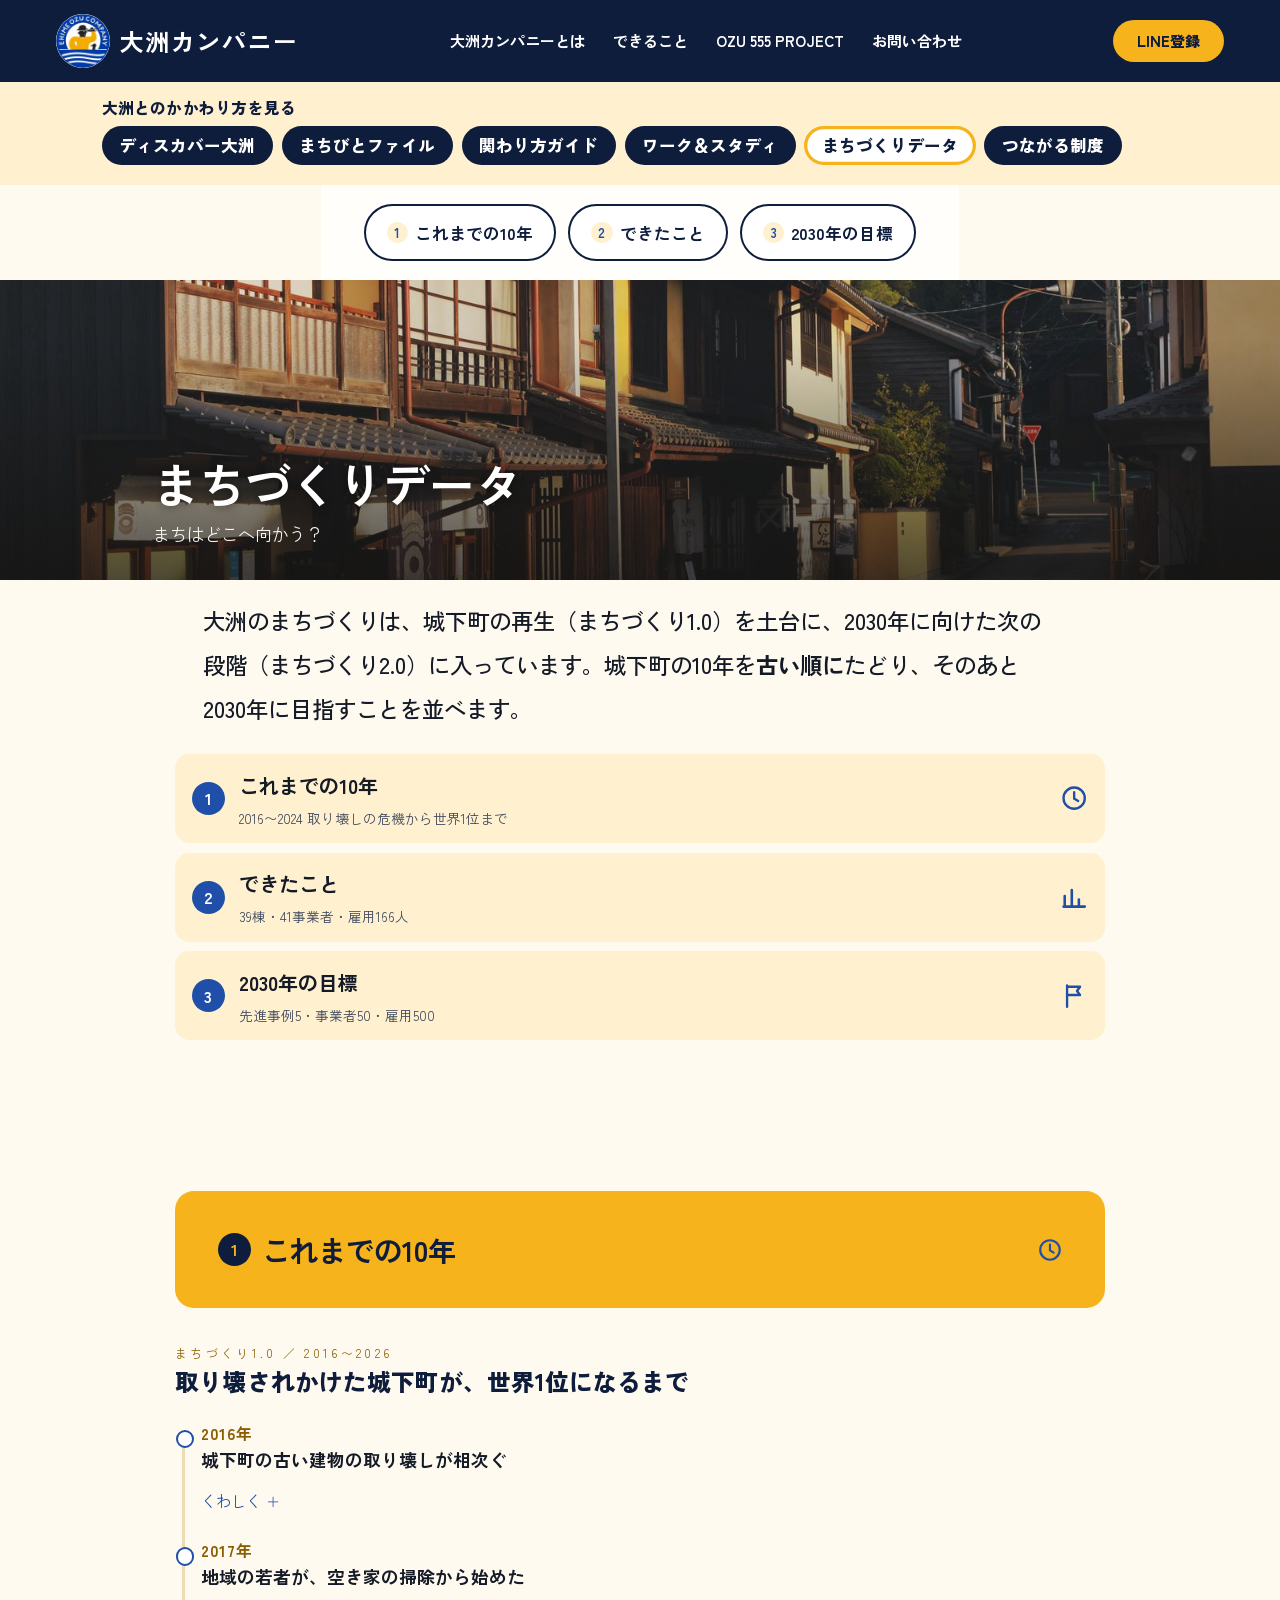
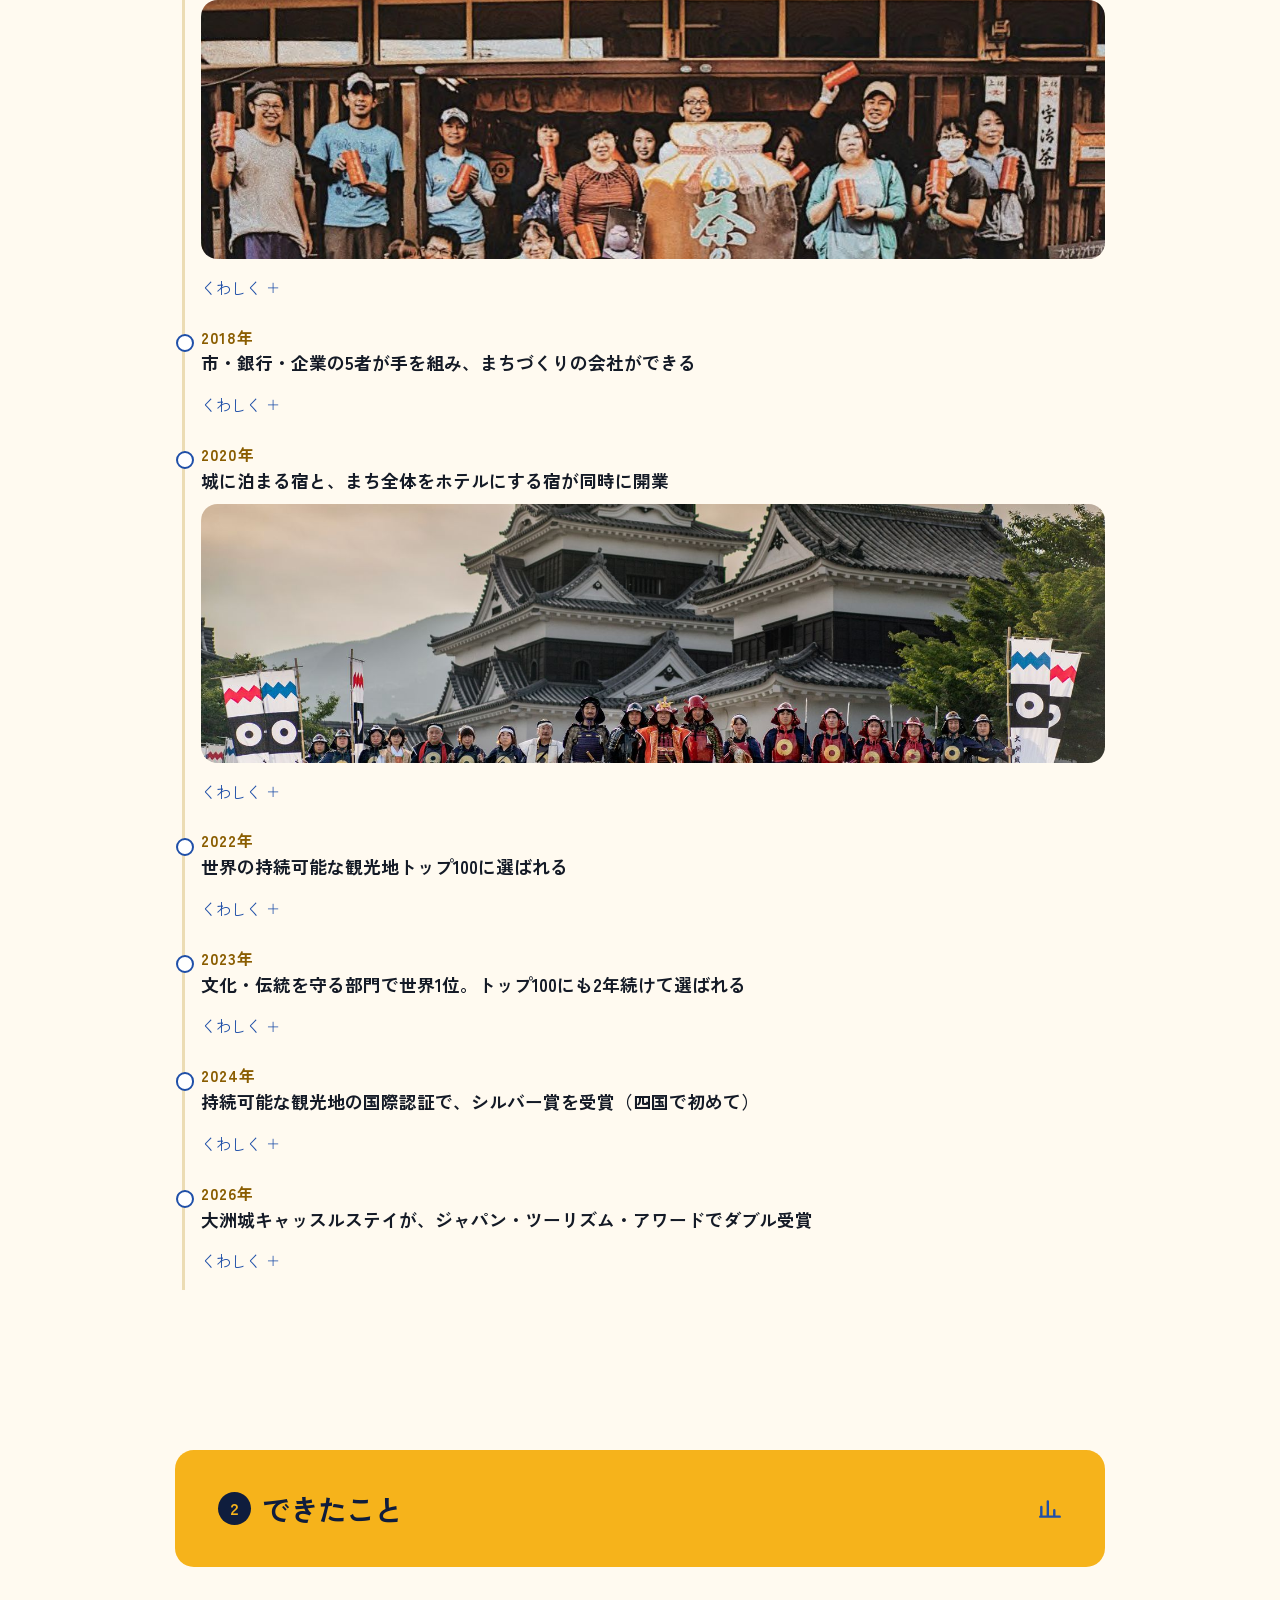
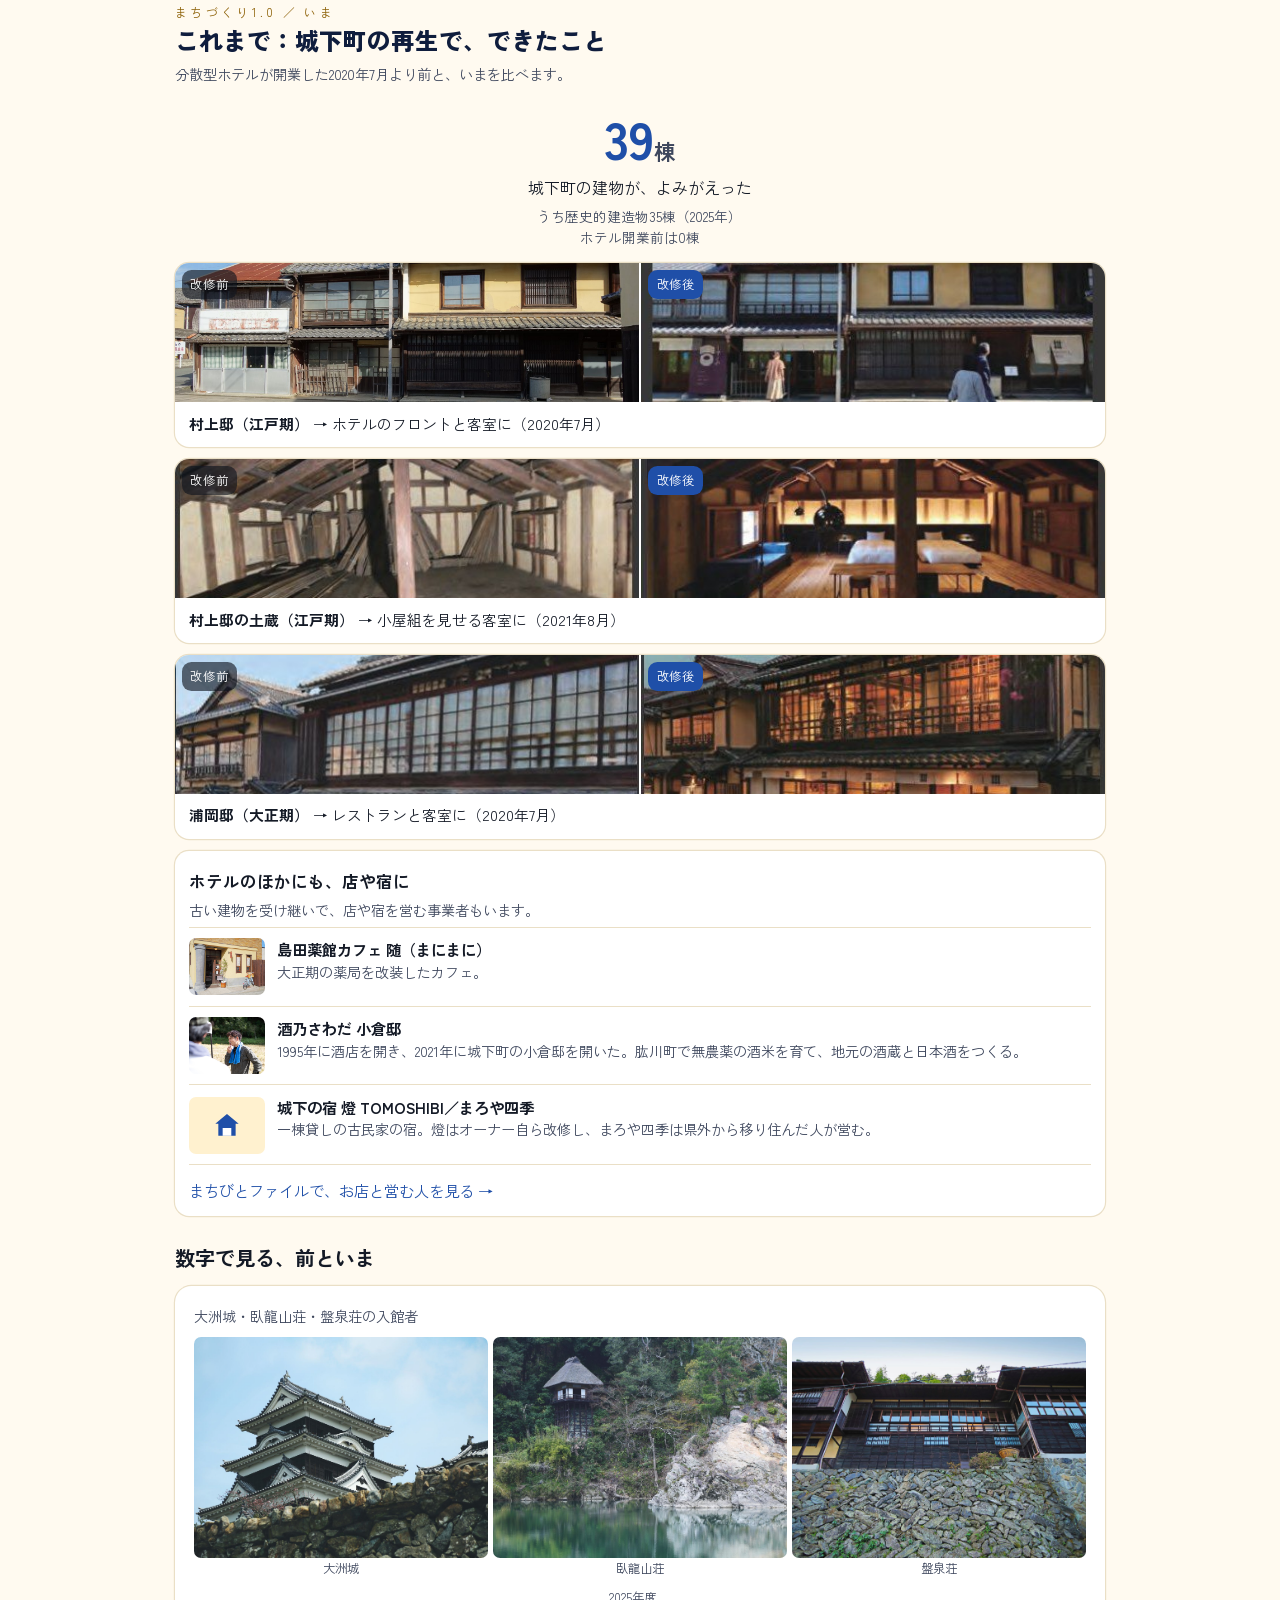
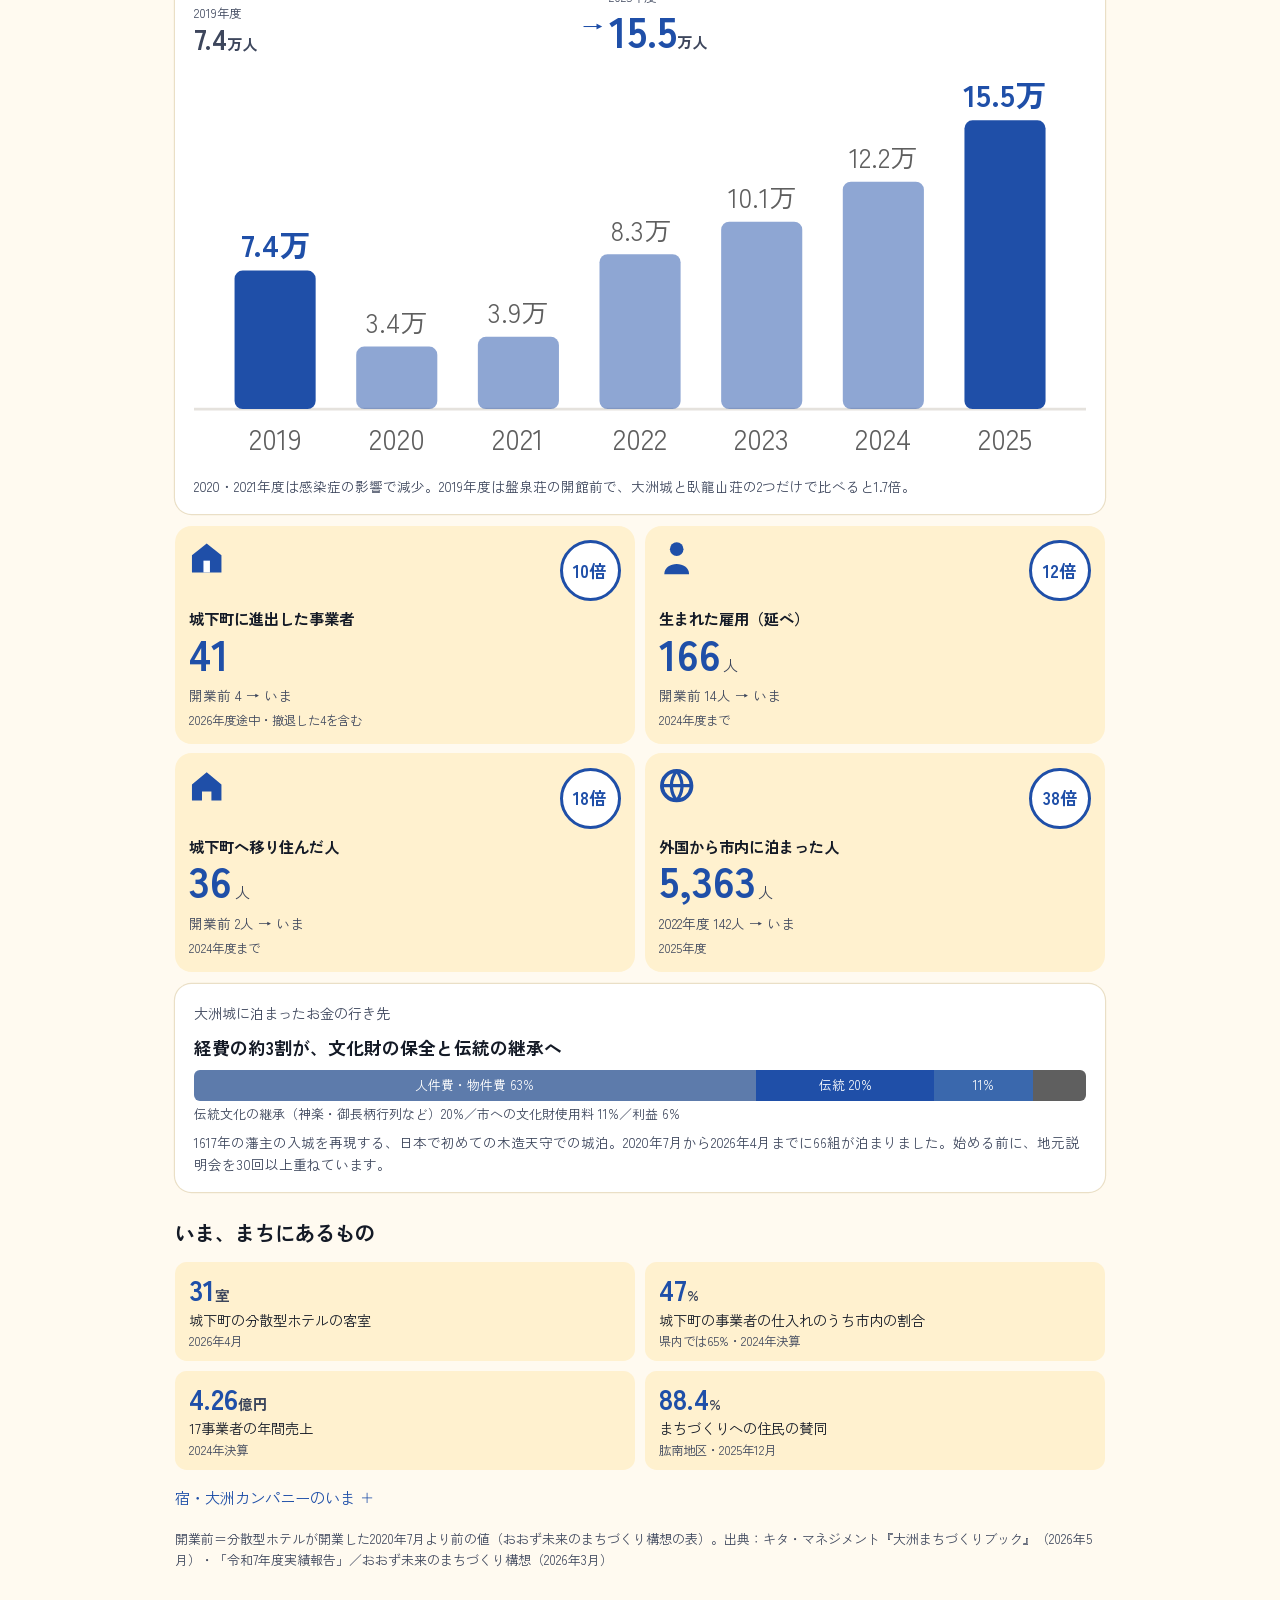
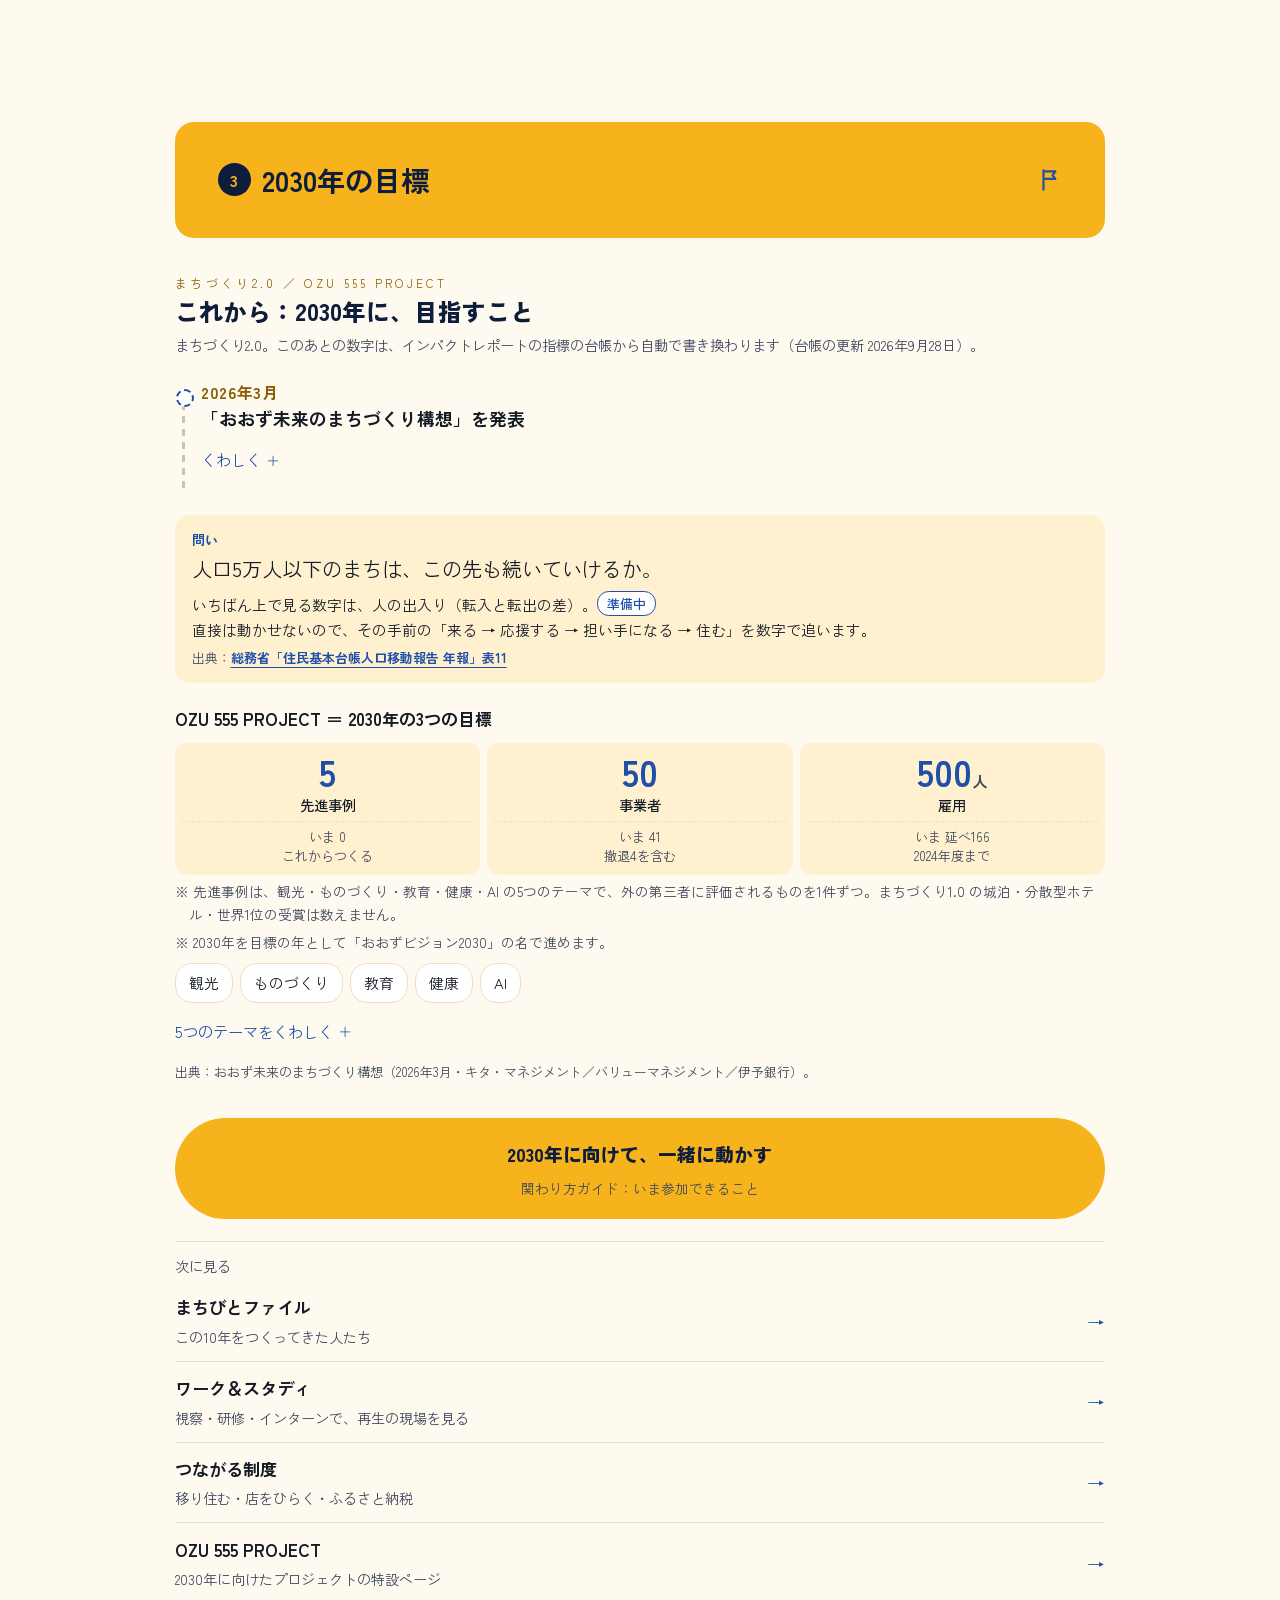
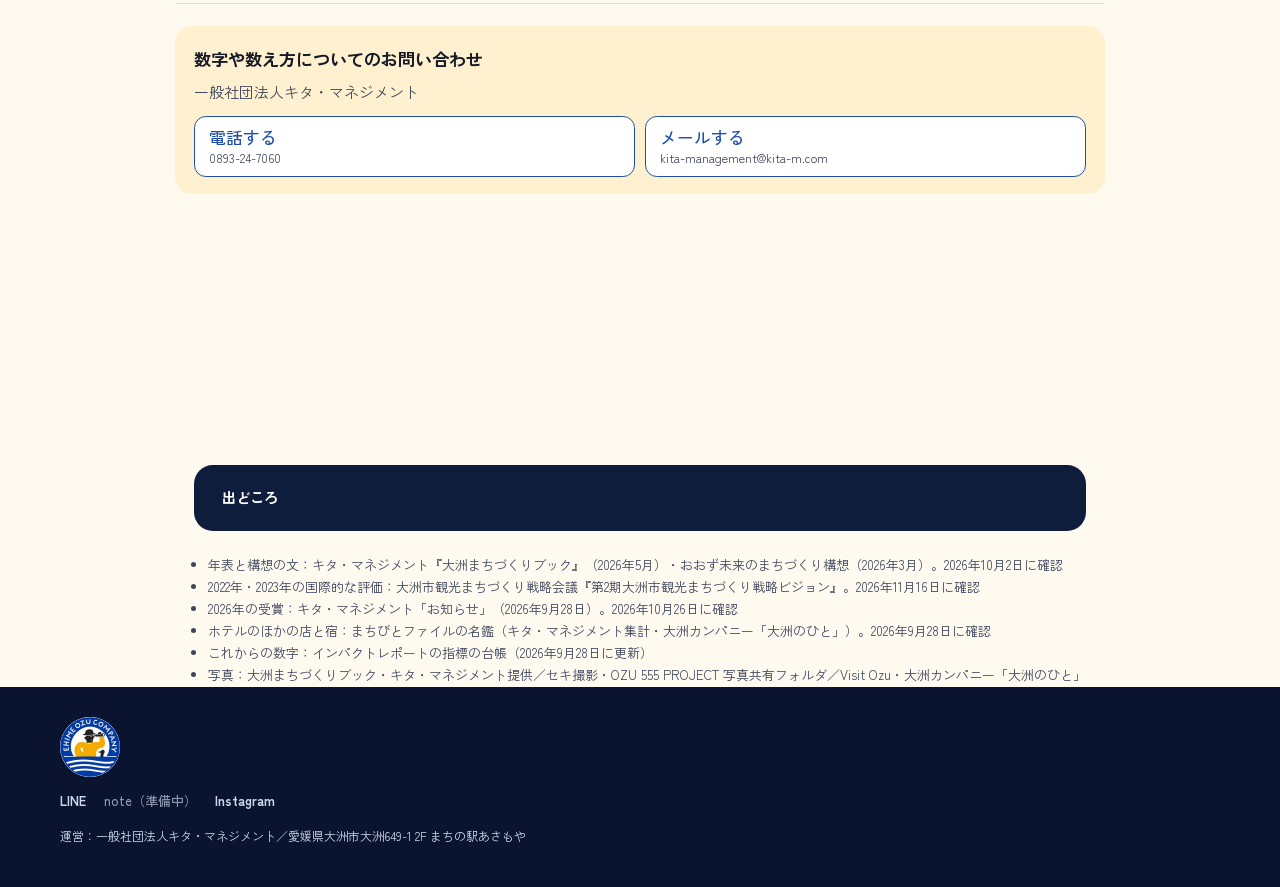
==== commit 6265db43: "6ページ：TOPのトンマナへ、番号丸の拡大、目次をぼかし箱に統一、矢印スライド、カレンダーのポップアップ、ホバー、不要要素の非表示、つくりてへ変更 Co-Authored-By: Claude Opu" ====
--- a/data/index.html
+++ b/data/index.html
@@ -279,4 +279,4 @@
 mn.addEventListener('click',function(e){if(e.target.closest('a'))set(false);});
 document.addEventListener('keydown',function(e){if(e.key==='Escape'&&!mn.hidden){set(false);bg.focus();}});})();
 </script>
-</body></html>
+<script src="../assets/ozu-company.js" defer></script></body></html>
--- a/assets/ozu-company.css
+++ b/assets/ozu-company.css
@@ -64,3 +64,186 @@
 @media (min-width:700px){.oc-grid{grid-template-columns:repeat(3,minmax(0,1fr))}}
 @media (min-width:760px){.oc-nav{display:flex}.oc-burger,.oc-mnav{display:none!important}
   .oc-hd .oc-in{padding-top:14px;padding-bottom:14px}.oc-brand{font-size:24px;gap:10px}.oc-brand img{width:54px}.oc-pill{font-size:15px;padding:11px 24px}}
+
+/* ===== PC表示の調整（三好 2026-11-18）。スマホ（900px未満）には影響しない ===== */
+@media (min-width:900px){
+  body > :is(nav,p,div,section,ul):not(.oc-hd):not(.oc-foot):not(.hero):not(.sheet):not(.oc-ways){
+    max-width:860px;margin-left:auto !important;margin-right:auto !important;zoom:1.18}
+  body > .oc-ways{zoom:1.1}
+  body > .hero,body > .page-band{height:300px !important;min-height:300px}
+  body > .hero .tt{max-width:1015px;margin-left:auto;margin-right:auto}
+  body > .page-band .tt{left:max(20px,calc((100% - 1015px)/2)) !important;right:max(20px,calc((100% - 1015px)/2)) !important;bottom:30px !important}
+  body > .hero .tt{padding:0 20px 30px !important}
+  body > .hero h1,body > .page-band h1{font-size:46px !important}
+  body > .hero .sub,body > .hero .ask,body > .page-band p{font-size:17px !important}
+  body > .oc-crumb{max-width:1015px}
+}
+
+/* ===== 「大洲とのかかわり方を見る」を各ページの上部へ（三好 2026-11-18）=====
+   HTMLは毎晩作り直されるため、並び順はCSSで入れ替える。ヘッダー→パンくず→この帯→ページ本体→フッターの順 */
+body{display:flex;flex-direction:column}
+body > *{order:5}
+body > .oc-hd{order:0}
+body > .oc-crumb{order:1}
+body > .oc-ways{order:2}
+body > .oc-foot{order:9}
+.oc-ways{margin:0 !important;background:var(--oc-cream2)}
+.oc-ways .oc-in{max-width:1015px;padding:10px 18px 12px;gap:6px}
+.oc-ways .oc-h{font-size:13px;letter-spacing:.08em}
+.oc-ways .oc-grid{display:flex;gap:8px;overflow-x:auto;padding-bottom:2px;scrollbar-width:none}
+.oc-ways .oc-grid::-webkit-scrollbar{display:none}
+.oc-ways .oc-way{flex:none;min-height:0;padding:8px 16px;border-radius:999px;display:block}
+.oc-ways .oc-way small,.oc-ways .oc-way i,.oc-ways .oc-totop{display:none}
+.oc-ways .oc-way b{font-size:14px;white-space:nowrap}
+@media (min-width:900px){
+  body > .oc-ways{zoom:1.1}
+  .oc-ways .oc-h{font-size:14px}
+  .oc-ways .oc-way b{font-size:15px}
+  .oc-ways .oc-grid{flex-wrap:wrap;overflow:visible}
+}
+
+/* ===== ブロックの区切りと余白（三好 2026-11-18）。HTMLは毎晩作り直されるため、すべて共通CSSで行う ===== */
+/* パンくず（TOP ＞ ページ名）は表示しない */
+.oc-crumb{display:none !important}
+.oc-ways{margin-bottom:0 !important}
+.oc-ways .oc-in{padding-top:14px;padding-bottom:16px}
+
+/* ページ全体の余白 */
+body{line-height:1.95}
+.wrap{padding-left:24px !important;padding-right:24px !important;padding-bottom:64px !important}
+.lede,.one{padding-left:24px !important;padding-right:24px !important;margin-bottom:20px !important;line-height:1.95 !important}
+.lede{padding-top:28px !important}
+
+/* ページ内の目次（このページの中）：区切りのはっきりしたボタンにする */
+.page-index,.gnav{display:flex !important;justify-content:flex-start !important;gap:10px !important;padding:12px 24px !important;border-bottom:0 !important;overflow-x:auto}
+.page-index a,.gnav a,.tabs button{flex:none;display:inline-flex !important;align-items:center;gap:6px;padding:9px 18px !important;border-radius:999px !important;background:#fff !important;color:var(--oc-navy) !important;border:2px solid var(--oc-navy) !important;font-weight:700 !important;font-size:14px !important;white-space:nowrap;text-decoration:none;box-shadow:none !important}
+.page-index a i,.gnav a i{font-style:normal;color:var(--oc-blue)}
+.page-index a.on,.gnav a.on,.tabs button.on{background:var(--oc-navy) !important;color:#fff !important;border-color:var(--oc-navy) !important}
+.page-index a.on i,.gnav a.on i{color:var(--oc-yellow) !important}
+.page-index-head{padding:18px 24px 0 !important;letter-spacing:.08em}
+
+/* 見出し：紺の帯で、ブロックの始まりをはっきりさせる */
+.sec:not(:has(+ .tl)):not(:has(.es)),.sh,.rowh{
+  margin:84px 0 20px !important;padding:20px 24px !important;background:var(--oc-navy) !important;color:#fff !important;border-radius:16px;border:0 !important;
+  display:flex;flex-wrap:wrap;align-items:center;justify-content:space-between;gap:6px 16px}
+.sec:not(:has(+ .tl)):not(:has(.es)) .hrow{display:flex;flex:1 1 100%;justify-content:space-between;align-items:center;gap:10px}
+.sec:not(:has(+ .tl)):not(:has(.es)) h2,.sh h3,.rowh h3{margin:0 !important;color:#fff !important;font-size:21px !important;line-height:1.5 !important;border:0 !important;padding:0 !important}
+.sec:not(:has(+ .tl)):not(:has(.es)) .s,.sec:not(:has(+ .tl)):not(:has(.es)) .lead,.sec:not(:has(+ .tl)):not(:has(.es)) .k{flex:1 1 100%;margin:0 !important;color:#c9d3ea !important;font-size:13.5px !important}
+.sec:not(:has(+ .tl)):not(:has(.es)) .cnt,.sh small,.rowh span:not(.no){color:var(--oc-yellow) !important;font-weight:700 !important;font-size:13px !important;background:none !important}
+.sec h2 i,.sh h3 i,.rowh h3 .no,.sec h2 .no{background:var(--oc-yellow) !important;color:var(--oc-navy) !important}
+.wrap > .sec:first-child{margin-top:24px !important}
+/* データ・制度などの章見出しは黄色の帯、その下の見出しは帯にしない */
+.chh{margin:96px 0 24px !important;padding:20px 24px !important;background:var(--oc-yellow) !important;color:var(--oc-navy) !important;border-radius:16px;border:0 !important}
+.chh b{font-size:24px !important;color:var(--oc-navy) !important}
+.chh .no{background:var(--oc-navy) !important;color:var(--oc-yellow) !important}
+.sec:has(+ .tl),.sec:has(.es){margin:28px 0 20px !important}
+
+/* ブロックの余白と、横に並ぶカードの間隔 */
+.grp{margin-top:56px}
+.rail{gap:20px !important;padding:6px 24px 22px !important;margin-left:-24px;margin-right:-24px}
+.rc,.card,.op{padding-bottom:20px}
+.rc{border-radius:18px !important}
+.op{margin-bottom:28px !important}
+.note,.nsrc,.srcl{margin-top:12px !important;margin-bottom:20px !important;line-height:1.9 !important}
+.pn{margin-top:88px !important}
+.pn > p,.pn > .lead{margin-top:20px !important}
+.card{margin-bottom:22px !important}
+
+@media (min-width:900px){
+  .wrap{padding-left:36px !important;padding-right:36px !important;padding-bottom:96px !important}
+  .page-index,.gnav{padding:16px 36px !important}
+  .sec:not(:has(+ .tl)):not(:has(.es)),.sh,.rowh{margin-top:112px !important;padding:26px 36px !important}
+  .chh{margin-top:128px !important;padding:26px 36px !important}
+  .sec:not(:has(+ .tl)):not(:has(.es)) h2,.sh h3,.rowh h3{font-size:24px !important}
+  .rail{padding-left:36px !important;padding-right:36px !important;margin-left:-36px;margin-right:-36px;gap:28px !important}
+  .pn{margin-top:120px !important}
+  .grp{margin-top:96px}
+}
+.wrap > .sec:first-child:first-child:not(:has(+ .tl)){margin-top:36px !important}
+@media (min-width:900px){.wrap > .sec:first-child:first-child:not(:has(+ .tl)){margin-top:44px !important}}
+
+/* ===== デザイン添削（2026-11-18）：内容は変えず見た目だけ ===== */
+/* 1. 地とカードのコントラスト：生成りの上の生成りカードを白に */
+.card,.op,.np,.sp,.uc,.tile{background:#fff !important}
+.op,.sp{border-radius:18px !important;padding:22px 22px 20px !important}
+.num{background:#fff !important}
+/* 2. 細い区切り線を減らす */
+.pn,.fl,.pnav{border-top:0 !important}
+.tile{border:0 !important}
+/* 3. 制度の章頭：上の青い線をやめ、角丸の箱に */
+.ghead{border-top:0 !important;border-radius:18px;padding:24px 24px 20px !important}
+/* 4. 紺の見出し帯を少し低く（重さを抑える） */
+.sec:not(:has(+ .tl)):not(:has(.es)), .sh, .rowh{padding-top:16px !important;padding-bottom:16px !important}
+/* 5. 制度ページの入口リスト：幅を本文に合わせ、空きすぎを解消 */
+body > ul.entry{width:100% !important;max-width:1015px !important;margin:20px auto 0 !important;padding:0 24px !important;box-sizing:border-box;align-self:stretch}
+ul.entry li a{background:#fff;border-radius:14px;padding:12px 16px !important;border:0 !important}
+ul.entry li{margin:0 0 8px}
+@media (min-width:900px){
+  body > ul.entry{display:grid;grid-template-columns:1fr 1fr;gap:10px 14px;padding:0 !important;width:100% !important;max-width:860px !important}
+  ul.entry li{margin:0}
+}
+/* 6. 写真の角をそろえる */
+.ph,.card .th{border-radius:14px !important}
+.ghead{margin-left:0 !important;margin-right:0 !important}
+.wrap:has(> .one:only-child){padding-bottom:0 !important}
+
+/* ===== 2026-11-18 第2弾：TOPのトンマナへ寄せる（内容は変えない） ===== */
+/* 薄い文字をやめる：補足の文字も読める濃さに */
+:root{--sub:#3d465c !important;--oc-muted:#3d465c !important;--gold:#8a5d00 !important}
+.s,.lead,.note,.nsrc,.srcl,.mt,.nt,.cal-l,.card p,.wrap small{color:#3d465c !important;opacity:1 !important}
+/* 写真の帯の下の説明文を大きく */
+body > .lede,.wrap > .one,.wrap > .lede,body > .lead{font-size:17px !important;line-height:1.95 !important;font-weight:500;color:var(--oc-ink) !important}
+@media (min-width:900px){body > .lede,.wrap > .one,.wrap > .lede,body > .lead{font-size:19px !important}}
+/* 紺の帯の中の説明文はなし */
+.sec:not(:has(+ .tl)):not(:has(.es)) > .s,.sec:not(:has(+ .tl)):not(:has(.es)) > .lead,.sec:not(:has(+ .tl)):not(:has(.es)) > .k{display:none !important}
+/* 番号の黄色い丸：大きく、帯の左上にはみ出す */
+.sec:not(:has(+ .tl)):not(:has(.es)),.sh,.rowh{position:relative;overflow:visible !important;padding-left:76px !important}
+.sec h2 i,.sh h3 i,.rowh h3 .no,.sec h2 .no{position:absolute !important;left:-14px;top:-18px;width:62px !important;height:62px !important;border-radius:50% !important;display:flex !important;align-items:center;justify-content:center;font-size:26px !important;font-weight:900 !important;font-style:normal;line-height:1 !important;margin:0 !important;border:4px solid var(--oc-cream) !important;box-sizing:border-box}
+.sec:not(:has(+ .tl)):not(:has(.es)):not(:has(h2 i, h2 .no)),.sh:not(:has(h3 i)),.rowh:not(:has(.no)){padding-left:24px !important}
+@media (min-width:900px){
+  .sec:not(:has(+ .tl)):not(:has(.es)),.sh,.rowh{padding-left:92px !important}
+  .sec h2 i,.sh h3 i,.rowh h3 .no,.sec h2 .no{width:72px !important;height:72px !important;font-size:30px !important;left:-20px;top:-22px}
+}
+/* 不要なもの */
+#nowLine,.now1,#seasons .cnt,nav.next,.page-index-head{display:none !important}
+/* 目次：出てきたら白くぼかした箱に。あとから出る目次（ワーク＆スタディ・データ）も同じ形に */
+.page-index,.gnav{position:sticky !important;transform:none !important;visibility:visible !important;opacity:1 !important;height:auto !important;left:auto !important;right:auto !important;z-index:20 !important;
+  background:rgba(255,255,255,.72) !important;-webkit-backdrop-filter:blur(12px) saturate(1.2);backdrop-filter:blur(12px) saturate(1.2)}
+.page-index a:hover,.gnav a:hover{background:var(--oc-cream2) !important}
+/* 押せるもの／押せないものの区別 */
+.wrap p a[href],.wrap li a[href]:not(.oc-box),.wrap dd a[href],.wrap td a[href]{color:var(--oc-blue) !important;text-decoration:underline !important;text-underline-offset:3px;text-decoration-thickness:1.5px;font-weight:700}
+a .go,a .sr,a .nx:not(:empty){display:inline-flex !important;align-items:center;gap:4px;margin-top:10px;padding:5px 14px !important;border-radius:999px !important;background:var(--oc-navy) !important;color:#fff !important;font-size:13px !important;font-weight:700 !important;text-decoration:none !important;width:auto !important;border:0 !important}
+.cnt{cursor:default}
+/* リンクの箱はホバーで持ち上がる */
+.oc-box{transition:transform .2s ease,box-shadow .2s ease;cursor:pointer}
+@media (hover:hover){.oc-box:hover{transform:translateY(-4px);box-shadow:0 12px 26px rgba(15,29,61,.13)}
+  .oc-box:hover .go,.oc-box:hover .sr{background:var(--oc-blue) !important}}
+/* 横に動くカード：PCは左右の矢印ボタン */
+.oc-car{position:relative}
+.oc-arw{display:none}
+@media (min-width:900px){
+  .oc-arw{display:flex;position:absolute;top:50%;z-index:3;width:52px;height:52px;margin-top:-26px;border-radius:50%;border:0;background:var(--oc-navy);color:#fff;font-size:22px;font-weight:900;align-items:center;justify-content:center;cursor:pointer;transition:background .2s,opacity .2s}
+  .oc-arw:hover{background:var(--oc-blue)}
+  .oc-arw[disabled]{opacity:0;pointer-events:none}
+  .oc-arw.prev{left:-20px}.oc-arw.next{right:-20px}
+}
+/* ディスカバー：カレンダーと行事をPCで横並び */
+@media (min-width:900px){
+  .oc-calrow{display:grid;grid-template-columns:minmax(0,5fr) minmax(0,6fr);gap:32px;align-items:start}
+  .oc-calrow .cal{position:sticky;top:calc(var(--oc-hh,60px) + 90px);margin:0 !important}
+  .oc-calrow #tdySoon{margin:0 !important}
+}
+.cal{border:0 !important;border-radius:18px !important;padding:18px 16px 14px !important}
+.cal .d.has{cursor:pointer}
+/* 行事のポップアップ */
+.oc-pop{position:fixed;inset:0;z-index:80;display:flex;align-items:center;justify-content:center;padding:20px;background:rgba(10,20,48,.55)}
+.oc-pop[hidden]{display:none}
+.oc-pop .oc-pin{position:relative;width:min(560px,100%);max-height:84vh;overflow:auto;background:#fff;border-radius:22px;padding:30px 26px 24px;box-sizing:border-box}
+.oc-pop .oc-pin h4{margin:0 0 10px;font-size:15px;color:var(--oc-navy);font-weight:900}
+.oc-pop .ev{border:0 !important;padding:14px 0 !important}
+.oc-pop .oc-x{position:absolute;top:12px;right:12px;width:40px;height:40px;border-radius:50%;border:0;background:var(--oc-cream2);color:var(--oc-navy);font-size:20px;font-weight:900;cursor:pointer}
+/* まちびと：人のポップアップを画面いっぱいにしない */
+.sheet{inset:auto !important;left:50% !important;top:50% !important;transform:translate(-50%,-50%);width:min(680px,calc(100vw - 32px));max-height:min(86vh,900px);border-radius:22px;box-shadow:0 0 0 100vmax rgba(10,20,48,.55)}
+.sheet img{border-radius:14px}
+.db small,.db span,.db b,.on small,.lb small{color:inherit !important}
+.gnav + .wrap > .ghead:first-child,.gnav + .wrap > :first-child{margin-top:28px !important}
